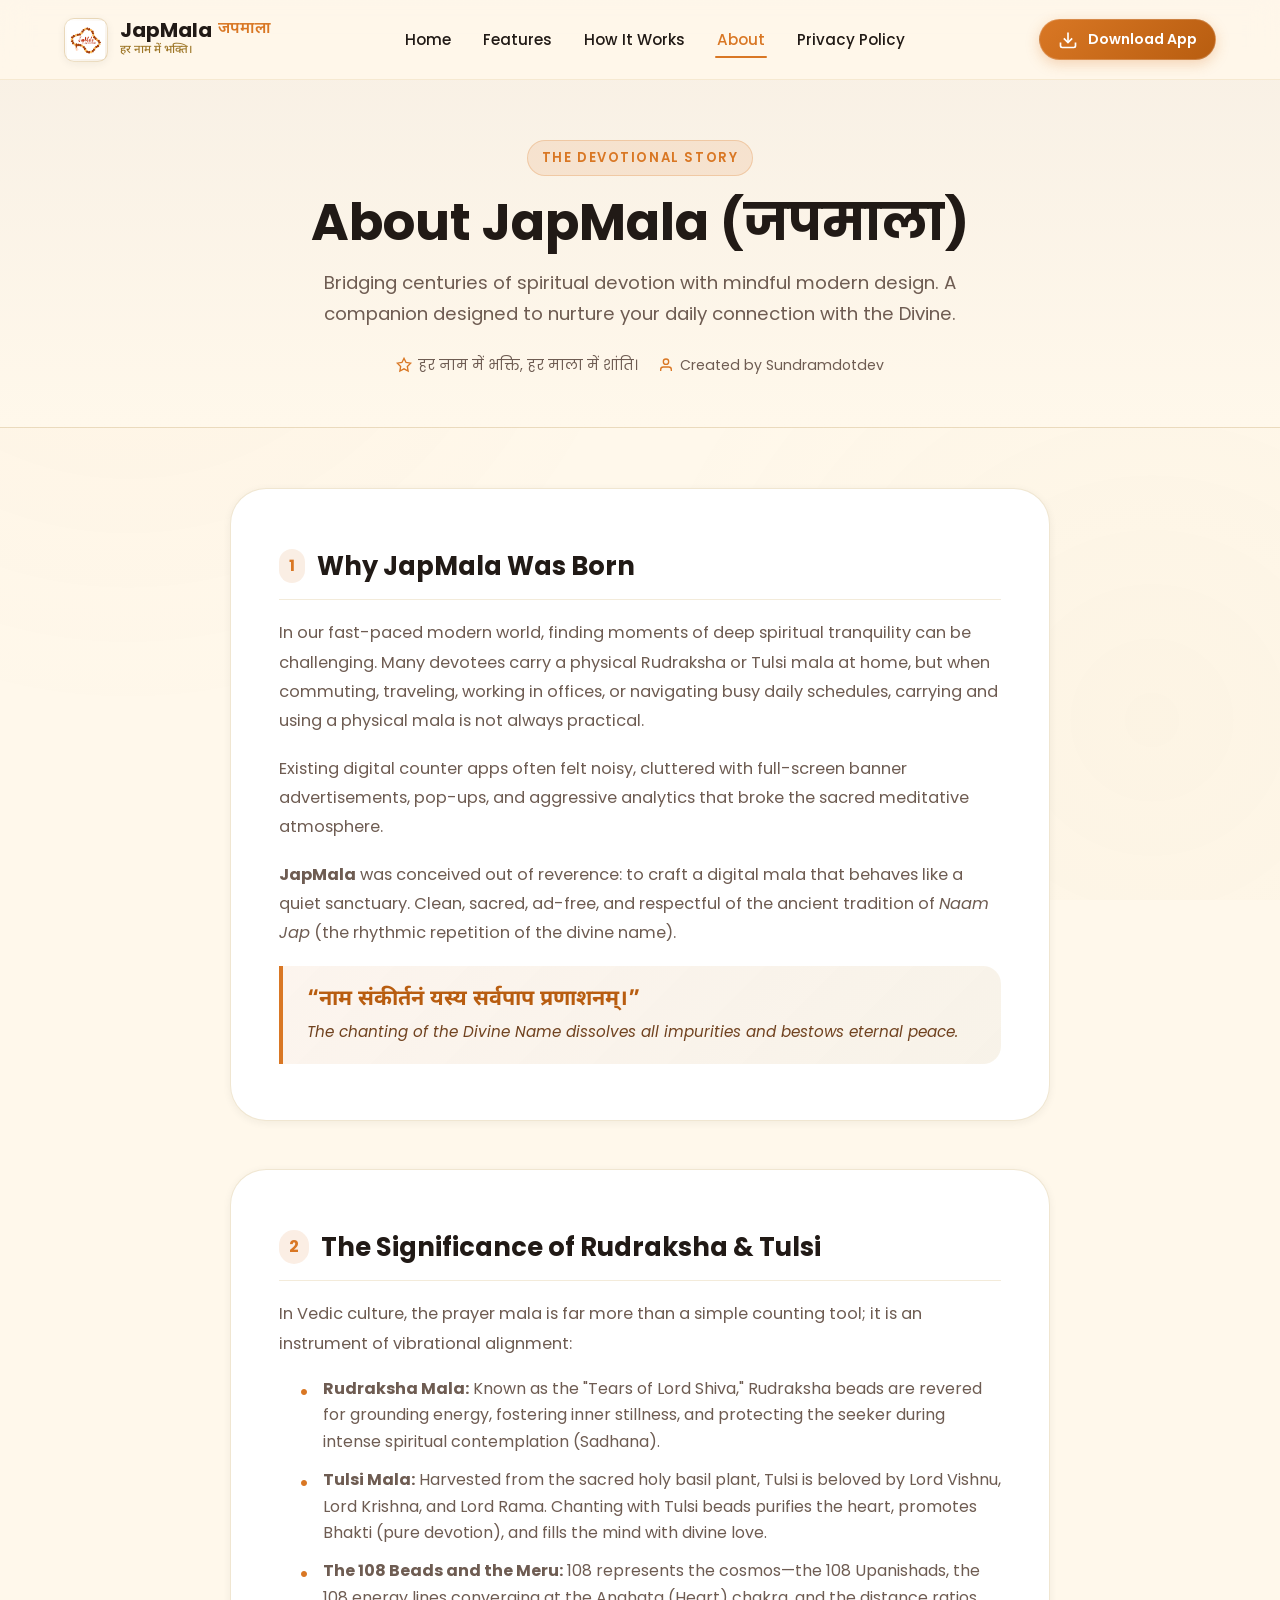
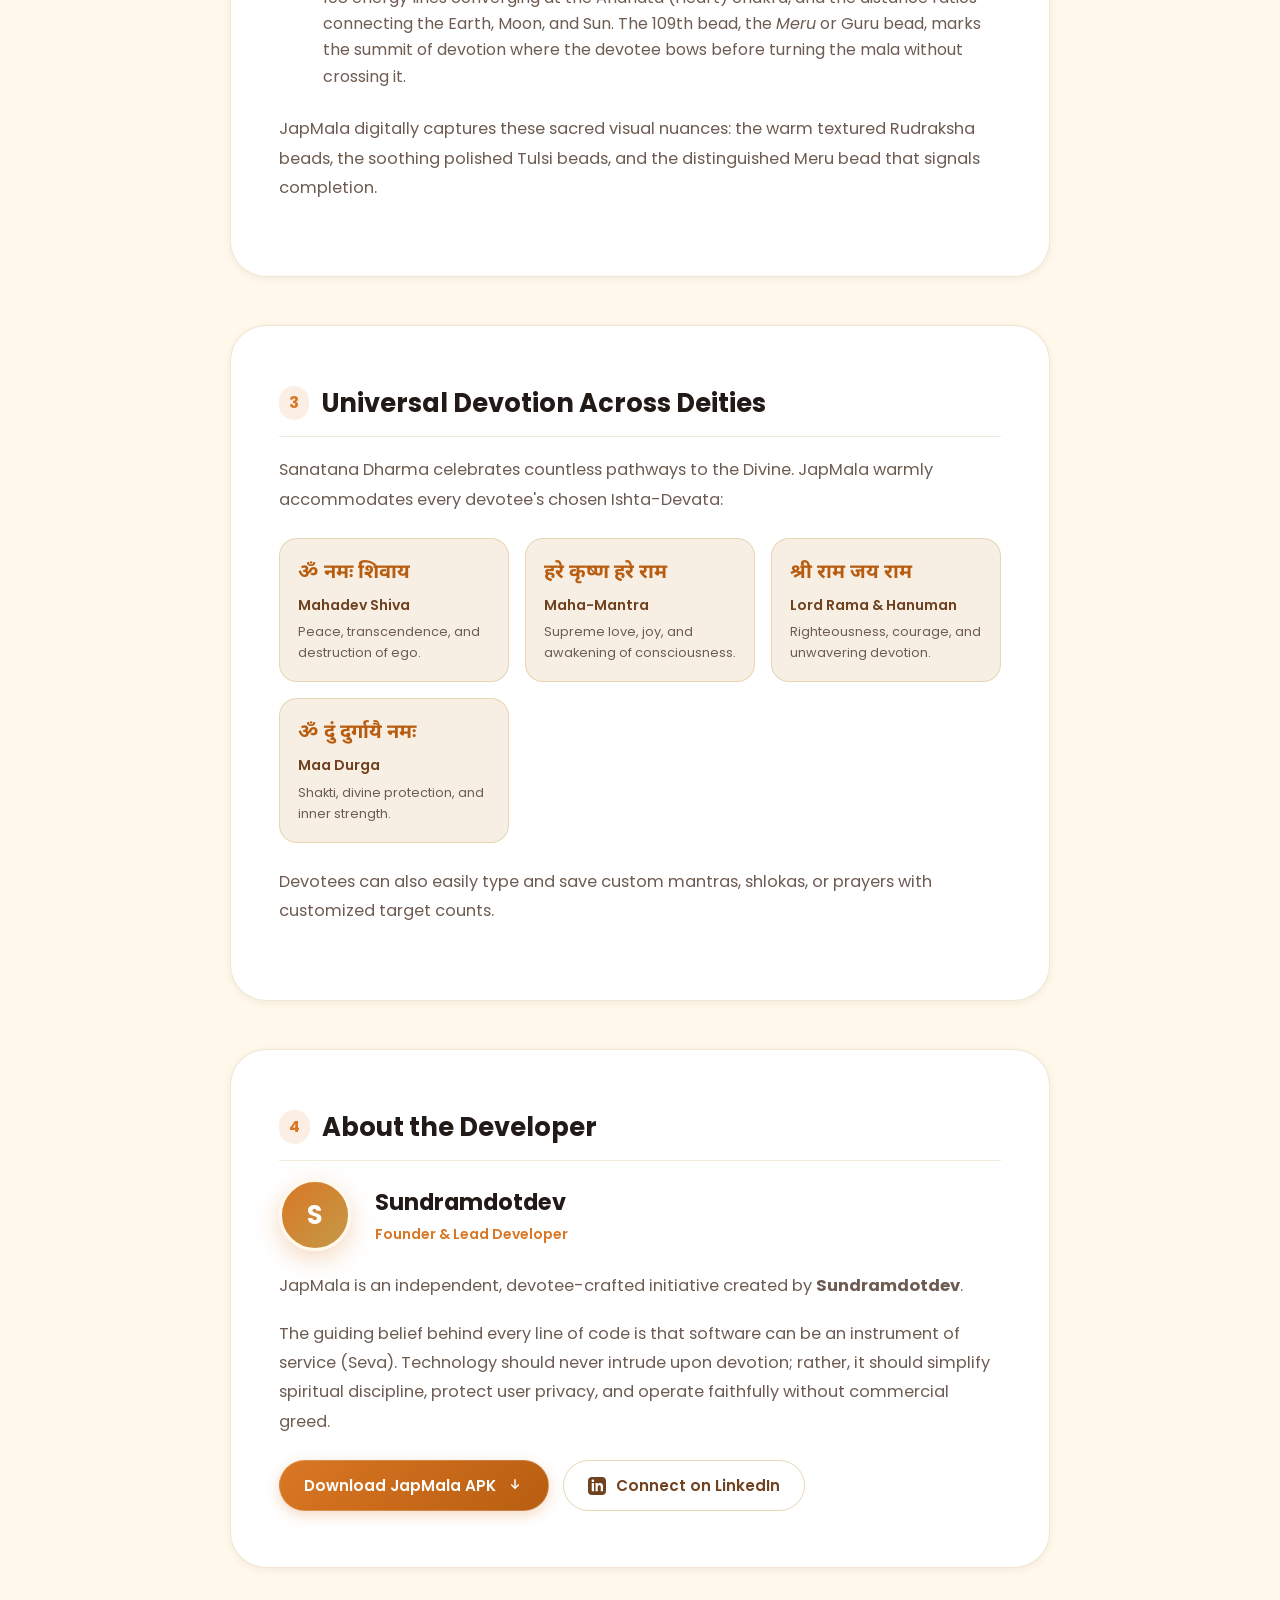
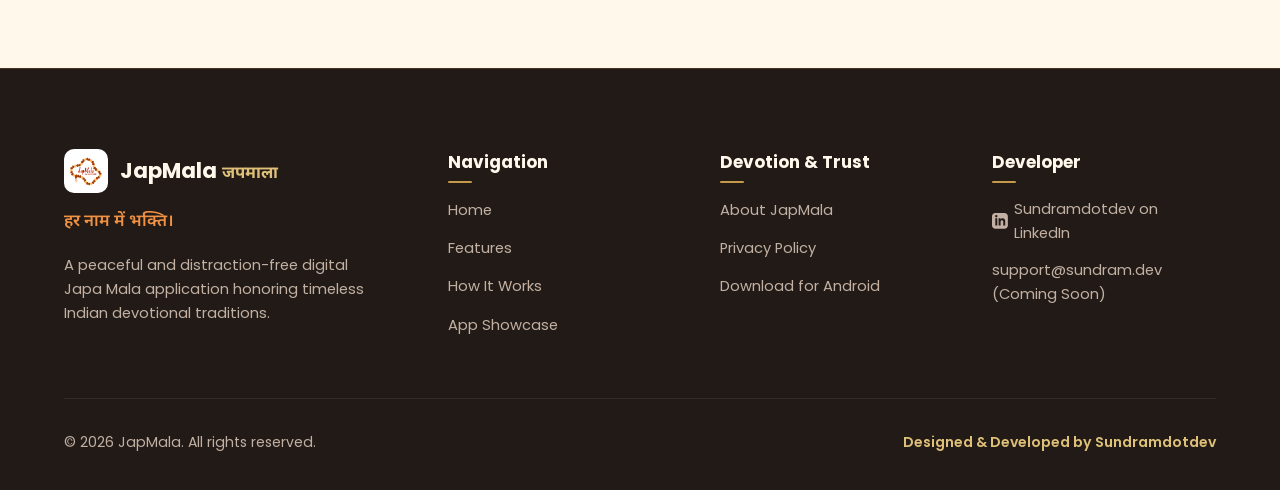
==== about.html @ 1a46d318 "Public Showcase site of JapMala" ====
<!DOCTYPE html>
<html lang="en">
<head>
  <meta charset="UTF-8">
  <meta name="viewport" content="width=device-width, initial-scale=1.0">
  <title>About JapMala (जपमाला) - Story, Sacred Tradition & Vision</title>
  
  <!-- SEO & Meta Tags -->
  <meta name="description" content="Discover the story and spiritual vision behind JapMala. Created to honor the timeless tradition of Naam Jap with Rudraksha and Tulsi malas in a mindful digital companion.">
  <meta name="keywords" content="About JapMala, Naam Jap, Japa Mala history, Rudraksha Mala, Tulsi Mala, Sundramdotdev, Hindu Devotional App">
  <meta name="author" content="Sundramdotdev">
  <meta name="theme-color" content="#D97724">
  <link rel="canonical" href="https://sundramdotdev.github.io/JapMala/about.html">

  <!-- Open Graph -->
  <meta property="og:type" content="article">
  <meta property="og:title" content="About JapMala (जपमाला) - हर नाम में भक्ति।">
  <meta property="og:description" content="Bringing the sacred experience of Naam Jap into a peaceful, private digital companion.">
  <meta property="og:image" content="assets/JapMalalogo.png">

  <!-- Favicon -->
  <link rel="icon" type="image/png" href="assets/JapMalalogo.png">
  <link rel="apple-touch-icon" href="assets/JapMalalogo.png">

  <!-- Google Fonts -->
  <link rel="preconnect" href="https://fonts.googleapis.com">
  <link rel="preconnect" href="https://fonts.gstatic.com" crossorigin>
  <link href="https://fonts.googleapis.com/css2?family=Noto+Sans+Devanagari:wght@400;500;600;700&family=Playfair+Display:ital,wght@0,600;0,700;1,600&family=Poppins:wght@300;400;500;600;700&display=swap" rel="stylesheet">

  <!-- Stylesheets -->
  <link rel="stylesheet" href="css/style.css">
  <link rel="stylesheet" href="css/privacy.css">
</head>
<body>

  <!-- ==================== HEADER & NAVBAR ==================== -->
  <header class="navbar" role="banner">
    <div class="container navbar-container">
      <a href="index.html" class="brand" aria-label="JapMala Home">
        <div class="brand-logo-wrap">
          <img src="assets/JapMalalogo.png" alt="JapMala Logo" class="brand-logo" width="44" height="44">
        </div>
        <div class="brand-text">
          <div class="brand-title">
            JapMala <span class="brand-title-hindi">जपमाला</span>
          </div>
          <span class="brand-tagline">हर नाम में भक्ति।</span>
        </div>
      </a>

      <!-- Desktop Nav -->
      <nav class="nav-menu navbar-menu-desktop" role="navigation" aria-label="Main Navigation">
        <a href="index.html#home" class="nav-link">Home</a>
        <a href="index.html#features" class="nav-link">Features</a>
        <a href="index.html#how-it-works" class="nav-link">How It Works</a>
        <a href="about.html" class="nav-link active">About</a>
        <a href="privacy-policy.html" class="nav-link">Privacy Policy</a>
      </nav>

      <!-- Nav CTA & Mobile Hamburger -->
      <div class="nav-actions">
        <a href="index.html#download" class="btn btn-primary btn-sm navbar-menu-desktop">
          <svg class="btn-icon" viewBox="0 0 24 24" fill="none" stroke="currentColor" stroke-width="2">
            <path d="M21 15v4a2 2 0 0 1-2 2H5a2 2 0 0 1-2-2v-4"></path>
            <polyline points="7 10 12 15 17 10"></polyline>
            <line x1="12" y1="15" x2="12" y2="3"></line>
          </svg>
          <span>Download App</span>
        </a>

        <button class="hamburger" aria-label="Toggle navigation menu" aria-expanded="false">
          <span class="hamburger-line"></span>
          <span class="hamburger-line"></span>
          <span class="hamburger-line"></span>
        </button>
      </div>
    </div>
  </header>

  <!-- Mobile Navigation Drawer -->
  <div class="mobile-nav" role="dialog" aria-modal="true" aria-label="Mobile Navigation">
    <div class="mobile-nav-panel">
      <div class="mobile-nav-links">
        <a href="index.html#home" class="mobile-nav-link">
          <span>Home</span>
          <svg width="18" height="18" viewBox="0 0 24 24" fill="none" stroke="currentColor" stroke-width="2"><polyline points="9 18 15 12 9 6"></polyline></svg>
        </a>
        <a href="index.html#features" class="mobile-nav-link">
          <span>Features</span>
          <svg width="18" height="18" viewBox="0 0 24 24" fill="none" stroke="currentColor" stroke-width="2"><polyline points="9 18 15 12 9 6"></polyline></svg>
        </a>
        <a href="about.html" class="mobile-nav-link active">
          <span>About JapMala</span>
          <svg width="18" height="18" viewBox="0 0 24 24" fill="none" stroke="currentColor" stroke-width="2"><polyline points="9 18 15 12 9 6"></polyline></svg>
        </a>
        <a href="privacy-policy.html" class="mobile-nav-link">
          <span>Privacy Policy</span>
          <svg width="18" height="18" viewBox="0 0 24 24" fill="none" stroke="currentColor" stroke-width="2"><polyline points="9 18 15 12 9 6"></polyline></svg>
        </a>
      </div>

      <div class="mobile-nav-footer">
        <a href="index.html#download" class="btn btn-primary btn-lg mobile-nav-close">
          <span>Download for Android</span>
        </a>
      </div>
    </div>
  </div>

  <main id="main-content">
    <!-- Page Header Banner -->
    <header class="page-header">
      <div class="container">
        <div class="page-header-eyebrow">THE DEVOTIONAL STORY</div>
        <h1 class="page-header-title">About JapMala (जपमाला)</h1>
        <p class="page-header-subtitle">
          Bridging centuries of spiritual devotion with mindful modern design. A companion designed to nurture your daily connection with the Divine.
        </p>

        <div class="page-meta-strip">
          <div class="page-meta-item">
            <svg viewBox="0 0 24 24" fill="none" stroke="currentColor" stroke-width="2"><polygon points="12 2 15.09 8.26 22 9.27 17 14.14 18.18 21.02 12 17.77 5.82 21.02 7 14.14 2 9.27 8.91 8.26 12 2"></polygon></svg>
            <span>हर नाम में भक्ति, हर माला में शांति।</span>
          </div>
          <div class="page-meta-item">
            <svg viewBox="0 0 24 24" fill="none" stroke="currentColor" stroke-width="2"><path d="M20 21v-2a4 4 0 0 0-4-4H8a4 4 0 0 0-4 4v2"></path><circle cx="12" cy="7" r="4"></circle></svg>
            <span>Created by Sundramdotdev</span>
          </div>
        </div>
      </div>
    </header>

    <!-- Content Sections -->
    <div class="container" style="padding-top: 60px; padding-bottom: 100px;">
      <div style="max-width: 820px; margin: 0 auto; display: flex; flex-direction: column; gap: 48px;">
        
        <!-- Story Card 1: The Origin -->
        <article class="doc-content reveal">
          <div class="doc-section">
            <h2 class="doc-section-title">
              <span class="doc-section-number">1</span>
              <span>Why JapMala Was Born</span>
            </h2>
            <p class="doc-p">
              In our fast-paced modern world, finding moments of deep spiritual tranquility can be challenging. Many devotees carry a physical Rudraksha or Tulsi mala at home, but when commuting, traveling, working in offices, or navigating busy daily schedules, carrying and using a physical mala is not always practical.
            </p>
            <p class="doc-p">
              Existing digital counter apps often felt noisy, cluttered with full-screen banner advertisements, pop-ups, and aggressive analytics that broke the sacred meditative atmosphere.
            </p>
            <p class="doc-p">
              <strong>JapMala</strong> was conceived out of reverence: to craft a digital mala that behaves like a quiet sanctuary. Clean, sacred, ad-free, and respectful of the ancient tradition of <em>Naam Jap</em> (the rhythmic repetition of the divine name).
            </p>

            <div class="about-quote-box">
              <div class="about-quote-hindi">“नाम संकीर्तनं यस्य सर्वपाप प्रणाशनम्।”</div>
              <div class="about-quote-eng">The chanting of the Divine Name dissolves all impurities and bestows eternal peace.</div>
            </div>
          </div>
        </article>

        <!-- Story Card 2: The Sacred Malas -->
        <article class="doc-content reveal">
          <div class="doc-section">
            <h2 class="doc-section-title">
              <span class="doc-section-number">2</span>
              <span>The Significance of Rudraksha & Tulsi</span>
            </h2>
            <p class="doc-p">
              In Vedic culture, the prayer mala is far more than a simple counting tool; it is an instrument of vibrational alignment:
            </p>
            <ul class="doc-list">
              <li class="doc-list-item">
                <strong>Rudraksha Mala:</strong> Known as the "Tears of Lord Shiva," Rudraksha beads are revered for grounding energy, fostering inner stillness, and protecting the seeker during intense spiritual contemplation (Sadhana).
              </li>
              <li class="doc-list-item">
                <strong>Tulsi Mala:</strong> Harvested from the sacred holy basil plant, Tulsi is beloved by Lord Vishnu, Lord Krishna, and Lord Rama. Chanting with Tulsi beads purifies the heart, promotes Bhakti (pure devotion), and fills the mind with divine love.
              </li>
              <li class="doc-list-item">
                <strong>The 108 Beads and the Meru:</strong> 108 represents the cosmos—the 108 Upanishads, the 108 energy lines converging at the Anahata (Heart) chakra, and the distance ratios connecting the Earth, Moon, and Sun. The 109th bead, the <em>Meru</em> or Guru bead, marks the summit of devotion where the devotee bows before turning the mala without crossing it.
              </li>
            </ul>
            <p class="doc-p">
              JapMala digitally captures these sacred visual nuances: the warm textured Rudraksha beads, the soothing polished Tulsi beads, and the distinguished Meru bead that signals completion.
            </p>
          </div>
        </article>

        <!-- Story Card 3: Deities and Mantras -->
        <article class="doc-content reveal">
          <div class="doc-section">
            <h2 class="doc-section-title">
              <span class="doc-section-number">3</span>
              <span>Universal Devotion Across Deities</span>
            </h2>
            <p class="doc-p">
              Sanatana Dharma celebrates countless pathways to the Divine. JapMala warmly accommodates every devotee's chosen Ishta-Devata:
            </p>

            <div style="display: grid; grid-template-columns: repeat(auto-fit, minmax(220px, 1fr)); gap: 16px; margin: 24px 0;">
              <div style="background: var(--color-beige-light); border: 1px solid rgba(196,154,72,0.3); border-radius: var(--radius-md); padding: 18px;">
                <div style="font-family: var(--font-hindi); font-size: 1.25rem; font-weight: 700; color: var(--color-saffron-dark);">ॐ नमः शिवाय</div>
                <div style="font-size: 0.88rem; color: var(--color-brown); font-weight: 600; margin-top: 4px;">Mahadev Shiva</div>
                <div style="font-size: 0.8rem; color: var(--color-text-muted); margin-top: 4px;">Peace, transcendence, and destruction of ego.</div>
              </div>

              <div style="background: var(--color-beige-light); border: 1px solid rgba(196,154,72,0.3); border-radius: var(--radius-md); padding: 18px;">
                <div style="font-family: var(--font-hindi); font-size: 1.25rem; font-weight: 700; color: var(--color-saffron-dark);">हरे कृष्ण हरे राम</div>
                <div style="font-size: 0.88rem; color: var(--color-brown); font-weight: 600; margin-top: 4px;">Maha-Mantra</div>
                <div style="font-size: 0.8rem; color: var(--color-text-muted); margin-top: 4px;">Supreme love, joy, and awakening of consciousness.</div>
              </div>

              <div style="background: var(--color-beige-light); border: 1px solid rgba(196,154,72,0.3); border-radius: var(--radius-md); padding: 18px;">
                <div style="font-family: var(--font-hindi); font-size: 1.25rem; font-weight: 700; color: var(--color-saffron-dark);">श्री राम जय राम</div>
                <div style="font-size: 0.88rem; color: var(--color-brown); font-weight: 600; margin-top: 4px;">Lord Rama & Hanuman</div>
                <div style="font-size: 0.8rem; color: var(--color-text-muted); margin-top: 4px;">Righteousness, courage, and unwavering devotion.</div>
              </div>

              <div style="background: var(--color-beige-light); border: 1px solid rgba(196,154,72,0.3); border-radius: var(--radius-md); padding: 18px;">
                <div style="font-family: var(--font-hindi); font-size: 1.25rem; font-weight: 700; color: var(--color-saffron-dark);">ॐ दुं दुर्गायै नमः</div>
                <div style="font-size: 0.88rem; color: var(--color-brown); font-weight: 600; margin-top: 4px;">Maa Durga</div>
                <div style="font-size: 0.8rem; color: var(--color-text-muted); margin-top: 4px;">Shakti, divine protection, and inner strength.</div>
              </div>
            </div>

            <p class="doc-p">
              Devotees can also easily type and save custom mantras, shlokas, or prayers with customized target counts.
            </p>
          </div>
        </article>

        <!-- Story Card 4: The Developer -->
        <article class="doc-content reveal">
          <div class="doc-section">
            <h2 class="doc-section-title">
              <span class="doc-section-number">4</span>
              <span>About the Developer</span>
            </h2>
            <div style="display: flex; gap: 24px; align-items: center; margin-bottom: 20px;">
              <div class="dev-avatar-wrap" style="width: 72px; height: 72px; font-size: 1.6rem;">
                <span>S</span>
              </div>
              <div>
                <h3 style="font-size: 1.4rem; font-weight: 700; color: var(--color-dark);">Sundramdotdev</h3>
                <span style="font-size: 0.88rem; color: var(--color-saffron); font-weight: 600;">Founder & Lead Developer</span>
              </div>
            </div>

            <p class="doc-p">
              JapMala is an independent, devotee-crafted initiative created by <strong>Sundramdotdev</strong>.
            </p>
            <p class="doc-p">
              The guiding belief behind every line of code is that software can be an instrument of service (Seva). Technology should never intrude upon devotion; rather, it should simplify spiritual discipline, protect user privacy, and operate faithfully without commercial greed.
            </p>

            <div style="margin-top: 24px; display: flex; flex-wrap: wrap; gap: 14px;">
              <a href="index.html#download" class="btn btn-primary">
                <span>Download JapMala APK</span>
                <svg width="18" height="18" viewBox="0 0 24 24" fill="none" stroke="currentColor" stroke-width="2"><polyline points="7 10 12 15 17 10"></polyline><line x1="12" y1="15" x2="12" y2="3"></line></svg>
              </a>

              <a href="javascript:void(0);" class="btn btn-secondary dev-linkedin-link">
                <svg width="18" height="18" viewBox="0 0 24 24" fill="currentColor"><path d="M19 0h-14c-2.761 0-5 2.239-5 5v14c0 2.761 2.239 5 5 5h14c2.762 0 5-2.239 5-5v-14c0-2.761-2.238-5-5-5zm-11 19h-3v-11h3v11zm-1.5-12.268c-.966 0-1.75-.79-1.75-1.764s.784-1.764 1.75-1.764 1.75.79 1.75 1.764-.783 1.764-1.75 1.764zm13.5 12.268h-3v-5.604c0-3.368-4-3.113-4 0v5.604h-3v-11h3v1.765c1.396-2.586 7-2.777 7 2.476v6.759z"/></svg>
                <span>Connect on LinkedIn</span>
              </a>
            </div>
          </div>
        </article>

      </div>
    </div>
  </main>

  <!-- ==================== FOOTER ==================== -->
  <footer class="footer" role="contentinfo">
    <div class="container">
      <div class="footer-top">
        <div class="footer-brand-col">
          <div class="footer-logo-wrap">
            <img src="assets/JapMalalogo.png" alt="JapMala Logo" class="footer-logo-img">
            <div>
              <div class="footer-brand-name">JapMala <span class="footer-brand-hindi">जपमाला</span></div>
            </div>
          </div>
          <div class="footer-tagline-hindi">हर नाम में भक्ति।</div>
          <p class="footer-desc">
            A peaceful and distraction-free digital Japa Mala application honoring timeless Indian devotional traditions.
          </p>
        </div>

        <div class="footer-col">
          <div class="footer-heading">Navigation</div>
          <ul class="footer-links">
            <li><a href="index.html#home" class="footer-link">Home</a></li>
            <li><a href="index.html#features" class="footer-link">Features</a></li>
            <li><a href="index.html#how-it-works" class="footer-link">How It Works</a></li>
            <li><a href="index.html#showcase" class="footer-link">App Showcase</a></li>
          </ul>
        </div>

        <div class="footer-col">
          <div class="footer-heading">Devotion & Trust</div>
          <ul class="footer-links">
            <li><a href="about.html" class="footer-link">About JapMala</a></li>
            <li><a href="privacy-policy.html" class="footer-link">Privacy Policy</a></li>
            <li><a href="index.html#download" class="footer-link">Download for Android</a></li>
          </ul>
        </div>

        <div class="footer-col">
          <div class="footer-heading">Developer</div>
          <ul class="footer-links">
            <li>
              <a href="javascript:void(0);" class="footer-link dev-linkedin-link">
                <svg width="16" height="16" viewBox="0 0 24 24" fill="currentColor"><path d="M19 0h-14c-2.761 0-5 2.239-5 5v14c0 2.761 2.239 5 5 5h14c2.762 0 5-2.239 5-5v-14c0-2.761-2.238-5-5-5zm-11 19h-3v-11h3v11zm-1.5-12.268c-.966 0-1.75-.79-1.75-1.764s.784-1.764 1.75-1.764 1.75.79 1.75 1.764-.783 1.764-1.75 1.764zm13.5 12.268h-3v-5.604c0-3.368-4-3.113-4 0v5.604h-3v-11h3v1.765c1.396-2.586 7-2.777 7 2.476v6.759z"/></svg>
                <span>Sundramdotdev on LinkedIn</span>
              </a>
            </li>
            <li>
              <a href="javascript:void(0);" class="footer-link contact-email-link">
                <svg width="16" height="16" viewBox="0 0 24 24" fill="none" stroke="currentColor" stroke-width="2"><path d="M4 4h16c1.1 0 2 .9 2 2v12c0 1.1-.9 2-2 2H4c-1.1 0-2-.9-2-2V6c0-1.1.9-2 2-2z"></path><polyline points="22,6 12,13 2,6"></polyline></svg>
                <span>Support & Contact</span>
              </a>
            </li>
          </ul>
        </div>
      </div>

      <div class="footer-bottom">
        <div>
          &copy; <span data-current-year>2026</span> JapMala. All rights reserved.
        </div>
        <div class="footer-dev-credit">
          Designed & Developed by Sundramdotdev
        </div>
      </div>
    </div>
  </footer>

  <!-- Back to top -->
  <button class="back-to-top" aria-label="Back to top">
    <svg viewBox="0 0 24 24" fill="none" stroke="currentColor" stroke-width="2.5"><polyline points="18 15 12 9 6 15"></polyline></svg>
  </button>

  <!-- Scripts -->
  <script src="js/config.js"></script>
  <script src="js/main.js"></script>
</body>
</html>
---- css/style.css ----
/* ==========================================================================
   JapMala (जपमाला) - Public Showcase Design System
   Designed & Developed by Sundramdotdev
   ========================================================================== */

/* --- 1. CSS VARIABLES & THEME SETUP --- */
:root {
  /* Brand Palette */
  --color-saffron: #D97724;
  --color-saffron-light: #F09144;
  --color-saffron-dark: #B85D10;
  --color-saffron-alpha: rgba(217, 119, 36, 0.12);
  --color-saffron-glow: rgba(217, 119, 36, 0.28);

  --color-gold: #C49A48;
  --color-gold-light: #DFC078;
  --color-gold-dark: #9E7728;
  --color-gold-alpha: rgba(196, 154, 72, 0.15);

  --color-ivory: #FFF8EB;
  --color-beige: #EBDCC5;
  --color-beige-light: #F7EFE4;
  --color-brown: #70421F;
  --color-brown-dark: #4A280F;

  --color-dark: #211A16;
  --color-dark-surface: #2A211C;
  --color-dark-card: #342B24;
  --color-dark-border: rgba(196, 154, 72, 0.2);

  --color-white: #FFFFFF;
  --color-text-main: #211A16;
  --color-text-muted: #6E5C52;
  --color-text-on-dark: #F5EBE1;
  --color-text-muted-on-dark: #C2B0A3;

  --color-border: rgba(196, 154, 72, 0.25);
  --color-border-subtle: rgba(112, 66, 31, 0.12);

  /* Typography */
  --font-sans: 'Poppins', -apple-system, BlinkMacSystemFont, 'Segoe UI', Roboto, sans-serif;
  --font-hindi: 'Noto Sans Devanagari', 'Poppins', sans-serif;
  --font-serif: 'Playfair Display', Georgia, serif;

  /* Shadows */
  --shadow-sm: 0 2px 8px rgba(33, 26, 22, 0.06);
  --shadow-md: 0 8px 24px -4px rgba(33, 26, 22, 0.1), 0 4px 8px -2px rgba(33, 26, 22, 0.05);
  --shadow-lg: 0 20px 40px -8px rgba(33, 26, 22, 0.16), 0 8px 16px -4px rgba(33, 26, 22, 0.08);
  --shadow-glow: 0 0 35px var(--color-saffron-glow);
  --shadow-glow-gold: 0 0 30px rgba(196, 154, 72, 0.25);

  /* Radii */
  --radius-xs: 6px;
  --radius-sm: 10px;
  --radius-md: 18px;
  --radius-lg: 28px;
  --radius-xl: 36px;
  --radius-full: 9999px;

  /* Layout */
  --container-max: 1200px;
  --container-narrow: 840px;
  --header-height: 80px;

  /* Transitions */
  --transition-fast: 0.18s ease;
  --transition-normal: 0.3s cubic-bezier(0.16, 1, 0.3, 1);
  --transition-slow: 0.5s cubic-bezier(0.16, 1, 0.3, 1);
}

/* --- 2. CSS RESET & BASE STYLES --- */
*, *::before, *::after {
  box-sizing: border-box;
  margin: 0;
  padding: 0;
}

html {
  font-size: 16px;
  scroll-behavior: smooth;
  scroll-padding-top: calc(var(--header-height) + 20px);
  -webkit-text-size-adjust: 100%;
}

body {
  font-family: var(--font-sans);
  background-color: var(--color-ivory);
  color: var(--color-text-main);
  line-height: 1.65;
  overflow-x: hidden;
  position: relative;
  min-height: 100vh;
  display: flex;
  flex-direction: column;
}

/* Subtle spiritual background texture */
body::before {
  content: "";
  position: fixed;
  top: 0;
  left: 0;
  right: 0;
  bottom: 0;
  background-image: 
    radial-gradient(circle at 10% 20%, rgba(217, 119, 36, 0.04) 0%, transparent 40%),
    radial-gradient(circle at 90% 80%, rgba(196, 154, 72, 0.04) 0%, transparent 40%);
  pointer-events: none;
  z-index: -1;
}

img, svg, video {
  max-width: 100%;
  height: auto;
  display: block;
}

a {
  color: inherit;
  text-decoration: none;
  transition: color var(--transition-fast);
}

button, input, select, textarea {
  font: inherit;
  color: inherit;
  background: none;
  border: none;
}

button {
  cursor: pointer;
}

ul, ol {
  list-style: none;
}

/* Accessibility Focus States */
:focus-visible {
  outline: 2px solid var(--color-saffron);
  outline-offset: 3px;
  border-radius: var(--radius-xs);
}

/* Devanagari typography enhancement */
.lang-hi, [lang="hi"], .hindi-text {
  font-family: var(--font-hindi);
}

/* Layout Utilities */
.container {
  width: 100%;
  max-width: var(--container-max);
  margin-left: auto;
  margin-right: auto;
  padding-left: 24px;
  padding-right: 24px;
}

.container-narrow {
  max-width: var(--container-narrow);
}

/* Section Header Styles */
.section {
  padding: 100px 0;
  position: relative;
}

.section-dark {
  background-color: var(--color-dark);
  color: var(--color-text-on-dark);
}

.section-dark .section-title {
  color: var(--color-ivory);
}

.section-dark .section-subtitle {
  color: var(--color-text-muted-on-dark);
}

.section-header {
  text-align: center;
  max-width: 720px;
  margin: 0 auto 64px auto;
}

.section-eyebrow {
  display: inline-flex;
  align-items: center;
  gap: 8px;
  font-size: 0.82rem;
  font-weight: 600;
  letter-spacing: 0.12em;
  text-transform: uppercase;
  color: var(--color-saffron);
  margin-bottom: 14px;
  background-color: var(--color-saffron-alpha);
  padding: 6px 14px;
  border-radius: var(--radius-full);
  border: 1px solid rgba(217, 119, 36, 0.25);
}

.section-dark .section-eyebrow {
  color: var(--color-gold-light);
  background-color: rgba(196, 154, 72, 0.15);
  border-color: rgba(196, 154, 72, 0.3);
}

.section-title {
  font-size: clamp(2rem, 3.5vw, 2.75rem);
  font-weight: 700;
  line-height: 1.25;
  color: var(--color-dark);
  margin-bottom: 18px;
  letter-spacing: -0.01em;
}

.section-subtitle {
  font-size: 1.1rem;
  color: var(--color-text-muted);
  line-height: 1.7;
}

/* --- 3. NAVBAR --- */
.navbar {
  position: fixed;
  top: 0;
  left: 0;
  right: 0;
  height: var(--header-height);
  background-color: rgba(255, 248, 235, 0.88);
  backdrop-filter: blur(14px);
  -webkit-backdrop-filter: blur(14px);
  border-bottom: 1px solid rgba(196, 154, 72, 0.15);
  z-index: 1000;
  transition: background-color var(--transition-normal), box-shadow var(--transition-normal), height var(--transition-normal);
}

.navbar.scrolled {
  height: 70px;
  background-color: rgba(255, 248, 235, 0.96);
  box-shadow: 0 4px 20px rgba(33, 26, 22, 0.08);
}

.navbar-container {
  height: 100%;
  display: flex;
  align-items: center;
  justify-content: space-between;
}

/* Brand Identity */
.brand {
  display: flex;
  align-items: center;
  gap: 12px;
  text-decoration: none;
  group: brand;
}

.brand-logo-wrap {
  width: 44px;
  height: 44px;
  border-radius: var(--radius-sm);
  background: linear-gradient(135deg, #FFF, var(--color-beige-light));
  border: 1px solid rgba(196, 154, 72, 0.3);
  display: flex;
  align-items: center;
  justify-content: center;
  box-shadow: var(--shadow-sm);
  overflow: hidden;
  flex-shrink: 0;
  transition: transform var(--transition-fast), box-shadow var(--transition-fast);
}

.brand:hover .brand-logo-wrap {
  transform: translateY(-2px);
  box-shadow: 0 4px 14px var(--color-saffron-glow);
}

.brand-logo {
  width: 100%;
  height: 100%;
  object-fit: contain;
  padding: 2px;
}

.brand-text {
  display: flex;
  flex-direction: column;
}

.brand-title {
  font-size: 1.25rem;
  font-weight: 700;
  color: var(--color-dark);
  line-height: 1.1;
  display: flex;
  align-items: center;
  gap: 6px;
}

.brand-title-hindi {
  font-family: var(--font-hindi);
  font-size: 1rem;
  color: var(--color-saffron);
  font-weight: 600;
}

.brand-tagline {
  font-size: 0.72rem;
  font-family: var(--font-hindi);
  color: var(--color-gold-dark);
  font-weight: 500;
}

/* Nav Menu */
.nav-menu {
  display: flex;
  align-items: center;
  gap: 28px;
}

.nav-link {
  font-size: 0.95rem;
  font-weight: 500;
  color: var(--color-text-main);
  padding: 6px 2px;
  position: relative;
  transition: color var(--transition-fast);
}

.nav-link::after {
  content: "";
  position: absolute;
  bottom: 0;
  left: 0;
  width: 0;
  height: 2px;
  background-color: var(--color-saffron);
  transition: width var(--transition-fast);
  border-radius: var(--radius-full);
}

.nav-link:hover,
.nav-link.active {
  color: var(--color-saffron);
}

.nav-link:hover::after,
.nav-link.active::after {
  width: 100%;
}

/* Nav Actions */
.nav-actions {
  display: flex;
  align-items: center;
  gap: 14px;
}

/* Buttons */
.btn {
  display: inline-flex;
  align-items: center;
  justify-content: center;
  gap: 10px;
  padding: 12px 24px;
  font-size: 0.95rem;
  font-weight: 600;
  border-radius: var(--radius-full);
  transition: all var(--transition-normal);
  text-decoration: none;
  cursor: pointer;
  white-space: nowrap;
}

.btn-primary {
  background: linear-gradient(135deg, var(--color-saffron), var(--color-saffron-dark));
  color: var(--color-white);
  box-shadow: 0 4px 14px var(--color-saffron-glow);
  border: 1px solid rgba(255, 255, 255, 0.2);
}

.btn-primary:hover {
  transform: translateY(-2px);
  box-shadow: 0 8px 24px rgba(217, 119, 36, 0.38);
  color: var(--color-white);
}

.btn-secondary {
  background-color: transparent;
  color: var(--color-brown);
  border: 1.5px solid rgba(196, 154, 72, 0.4);
}

.btn-secondary:hover {
  background-color: var(--color-saffron-alpha);
  border-color: var(--color-saffron);
  color: var(--color-saffron-dark);
  transform: translateY(-2px);
}

.btn-gold {
  background: linear-gradient(135deg, var(--color-gold), var(--color-gold-dark));
  color: var(--color-white);
  box-shadow: 0 4px 14px rgba(196, 154, 72, 0.3);
}

.btn-gold:hover {
  transform: translateY(-2px);
  box-shadow: 0 8px 24px rgba(196, 154, 72, 0.45);
}

.btn-outline-dark {
  background: rgba(255, 255, 255, 0.06);
  color: var(--color-ivory);
  border: 1.5px solid rgba(196, 154, 72, 0.35);
}

.btn-outline-dark:hover {
  background: rgba(196, 154, 72, 0.15);
  border-color: var(--color-gold-light);
  color: var(--color-white);
}

.btn-sm {
  padding: 8px 18px;
  font-size: 0.88rem;
}

.btn-lg {
  padding: 16px 32px;
  font-size: 1.05rem;
}

.btn-disabled {
  opacity: 0.65;
  cursor: not-allowed;
  pointer-events: auto;
  filter: grayscale(0.2);
}

.btn-icon {
  width: 20px;
  height: 20px;
  flex-shrink: 0;
}

/* Hamburger Toggle */
.hamburger {
  display: none;
  flex-direction: column;
  justify-content: center;
  align-items: center;
  width: 44px;
  height: 44px;
  border-radius: var(--radius-sm);
  background-color: rgba(196, 154, 72, 0.1);
  border: 1px solid rgba(196, 154, 72, 0.2);
  gap: 5px;
  cursor: pointer;
  z-index: 1001;
}

.hamburger-line {
  width: 22px;
  height: 2px;
  background-color: var(--color-dark);
  border-radius: var(--radius-full);
  transition: transform var(--transition-normal), opacity var(--transition-normal);
}

.hamburger.is-active .hamburger-line:nth-child(1) {
  transform: translateY(7px) rotate(45deg);
}

.hamburger.is-active .hamburger-line:nth-child(2) {
  opacity: 0;
}

.hamburger.is-active .hamburger-line:nth-child(3) {
  transform: translateY(-7px) rotate(-45deg);
}

/* Mobile Navigation Drawer */
.mobile-nav {
  position: fixed;
  top: 0;
  left: 0;
  right: 0;
  bottom: 0;
  background-color: rgba(33, 26, 22, 0.65);
  backdrop-filter: blur(8px);
  -webkit-backdrop-filter: blur(8px);
  z-index: 999;
  opacity: 0;
  visibility: hidden;
  transition: opacity var(--transition-normal), visibility var(--transition-normal);
}

.mobile-nav.is-open {
  opacity: 1;
  visibility: visible;
}

.mobile-nav-panel {
  position: absolute;
  top: 0;
  right: 0;
  width: 85%;
  max-width: 360px;
  height: 100%;
  background-color: var(--color-ivory);
  box-shadow: -10px 0 30px rgba(0, 0, 0, 0.25);
  padding: 100px 32px 40px;
  display: flex;
  flex-direction: column;
  justify-content: space-between;
  transform: translateX(100%);
  transition: transform var(--transition-normal);
  overflow-y: auto;
}

.mobile-nav.is-open .mobile-nav-panel {
  transform: translateX(0);
}

.mobile-nav-links {
  display: flex;
  flex-direction: column;
  gap: 18px;
}

.mobile-nav-link {
  font-size: 1.25rem;
  font-weight: 600;
  color: var(--color-dark);
  padding: 10px 0;
  border-bottom: 1px solid rgba(196, 154, 72, 0.15);
  display: flex;
  align-items: center;
  justify-content: space-between;
}

.mobile-nav-link:hover,
.mobile-nav-link.active {
  color: var(--color-saffron);
}

.mobile-nav-footer {
  margin-top: 40px;
  display: flex;
  flex-direction: column;
  gap: 16px;
}

/* --- 4. HERO SECTION --- */
.hero {
  padding-top: calc(var(--header-height) + 60px);
  padding-bottom: 80px;
  position: relative;
  overflow: hidden;
}

.hero-glow-1 {
  position: absolute;
  top: 10%;
  left: -10%;
  width: 450px;
  height: 450px;
  background: radial-gradient(circle, rgba(217, 119, 36, 0.18) 0%, transparent 70%);
  filter: blur(50px);
  pointer-events: none;
  z-index: 0;
}

.hero-glow-2 {
  position: absolute;
  top: 30%;
  right: -5%;
  width: 500px;
  height: 500px;
  background: radial-gradient(circle, rgba(196, 154, 72, 0.16) 0%, transparent 70%);
  filter: blur(60px);
  pointer-events: none;
  z-index: 0;
}

.hero-layout {
  display: grid;
  grid-template-columns: 1.15fr 0.85fr;
  align-items: center;
  gap: 60px;
  position: relative;
  z-index: 1;
}

.hero-content {
  max-width: 620px;
}

.hero-eyebrow {
  display: inline-flex;
  align-items: center;
  gap: 8px;
  font-size: 0.82rem;
  font-weight: 600;
  letter-spacing: 0.12em;
  text-transform: uppercase;
  color: var(--color-saffron);
  margin-bottom: 20px;
  background: rgba(217, 119, 36, 0.1);
  padding: 6px 16px;
  border-radius: var(--radius-full);
  border: 1px solid rgba(217, 119, 36, 0.25);
}

.hero-title {
  font-family: var(--font-hindi);
  font-size: clamp(2.6rem, 5.5vw, 4.2rem);
  font-weight: 700;
  line-height: 1.15;
  color: var(--color-dark);
  margin-bottom: 12px;
  letter-spacing: -0.02em;
}

.hero-title-highlight {
  background: linear-gradient(135deg, var(--color-saffron), var(--color-saffron-dark));
  -webkit-background-clip: text;
  -webkit-text-fill-color: transparent;
}

.hero-subtitle {
  font-size: clamp(1.4rem, 2.4vw, 1.85rem);
  font-weight: 600;
  color: var(--color-brown);
  margin-bottom: 20px;
  line-height: 1.3;
}

.hero-description {
  font-size: 1.15rem;
  color: var(--color-text-muted);
  line-height: 1.75;
  margin-bottom: 32px;
}

/* Hero Value Pillars */
.hero-points {
  display: grid;
  grid-template-columns: repeat(2, 1fr);
  gap: 14px 20px;
  margin-bottom: 38px;
}

.hero-point-item {
  display: flex;
  align-items: flex-start;
  gap: 10px;
  font-size: 0.95rem;
  font-weight: 500;
  color: var(--color-dark);
}

.hero-point-icon {
  width: 20px;
  height: 20px;
  color: var(--color-saffron);
  flex-shrink: 0;
  margin-top: 2px;
}

/* Hero CTA Row */
.hero-cta-group {
  display: flex;
  flex-wrap: wrap;
  align-items: center;
  gap: 16px;
  margin-bottom: 32px;
}

.hero-badges-strip {
  display: flex;
  align-items: center;
  gap: 20px;
  padding-top: 18px;
  border-top: 1px solid rgba(112, 66, 31, 0.12);
}

.hero-badge-tag {
  display: flex;
  align-items: center;
  gap: 8px;
  font-size: 0.85rem;
  color: var(--color-text-muted);
}

.hero-badge-tag svg {
  width: 16px;
  height: 16px;
  color: var(--color-gold-dark);
}

/* --- 5. SMARTPHONE MOCKUP SYSTEM --- */
.phone-mockup-wrapper {
  position: relative;
  display: flex;
  justify-content: center;
  align-items: center;
  perspective: 1000px;
}

.phone-mockup-glow {
  position: absolute;
  width: 320px;
  height: 480px;
  background: radial-gradient(circle, rgba(217, 119, 36, 0.28) 0%, rgba(196, 154, 72, 0.15) 50%, transparent 70%);
  filter: blur(40px);
  z-index: 0;
  animation: pulse-glow 6s ease-in-out infinite alternate;
}

@keyframes pulse-glow {
  0% { transform: scale(0.95); opacity: 0.7; }
  100% { transform: scale(1.08); opacity: 1; }
}

/* The Realistic Smartphone Chassis */
.phone-frame {
  position: relative;
  width: 320px;
  height: 650px;
  background: #110E0C;
  border-radius: 46px;
  padding: 12px;
  box-shadow: 
    0 25px 60px -15px rgba(33, 26, 22, 0.45),
    0 0 0 1px rgba(255, 255, 255, 0.1),
    0 0 0 3px #2C241E,
    0 0 0 5px #191410;
  z-index: 1;
  transition: transform var(--transition-slow), box-shadow var(--transition-slow);
}

.phone-frame:hover {
  transform: translateY(-6px) rotateY(-2deg) rotateX(2deg);
  box-shadow: 
    0 35px 75px -15px rgba(33, 26, 22, 0.55),
    0 0 0 1px rgba(196, 154, 72, 0.3),
    0 0 0 3px #3D2F24,
    0 0 0 6px #1E1712;
}

/* Phone Screen */
.phone-screen {
  position: relative;
  width: 100%;
  height: 100%;
  background: linear-gradient(180deg, #2A211B 0%, #1D1612 100%);
  border-radius: 36px;
  overflow: hidden;
  display: flex;
  flex-direction: column;
  user-select: none;
  border: 1px solid rgba(196, 154, 72, 0.2);
}

/* Screen Image Mode / Fallback Mockup Mode */
.phone-screen-img {
  width: 100%;
  height: 100%;
  object-fit: cover;
  display: none; /* Shown dynamically if user screenshot exists */
}

/* Phone Notch / Island */
.phone-notch {
  position: absolute;
  top: 10px;
  left: 50%;
  transform: translateX(-50%);
  width: 90px;
  height: 22px;
  background: #000;
  border-radius: var(--radius-full);
  z-index: 10;
  display: flex;
  align-items: center;
  justify-content: flex-end;
  padding-right: 10px;
}

.phone-camera {
  width: 8px;
  height: 8px;
  background: #111e2e;
  border-radius: 50%;
  border: 1px solid rgba(255, 255, 255, 0.15);
}

/* App Mockup UI (In-Screen Devotional App) */
.app-ui {
  display: flex;
  flex-direction: column;
  height: 100%;
  padding: 40px 18px 18px;
  color: var(--color-ivory);
  position: relative;
}

.app-ui-status-bar {
  display: flex;
  justify-content: space-between;
  align-items: center;
  font-size: 0.72rem;
  font-weight: 600;
  color: rgba(255, 248, 235, 0.7);
  margin-bottom: 12px;
  padding: 0 4px;
}

.app-ui-header {
  display: flex;
  justify-content: space-between;
  align-items: center;
  margin-bottom: 14px;
}

.app-ui-deity-pill {
  display: flex;
  align-items: center;
  gap: 6px;
  background: rgba(217, 119, 36, 0.2);
  border: 1px solid rgba(217, 119, 36, 0.4);
  padding: 5px 12px;
  border-radius: var(--radius-full);
  font-size: 0.75rem;
  font-weight: 600;
  color: var(--color-gold-light);
  font-family: var(--font-hindi);
}

.app-ui-settings-icon {
  width: 28px;
  height: 28px;
  border-radius: 50%;
  background: rgba(255, 255, 255, 0.08);
  display: flex;
  align-items: center;
  justify-content: center;
  font-size: 0.75rem;
  color: var(--color-beige);
}

/* Interactive Mala Area */
.app-ui-mala-container {
  flex: 1;
  display: flex;
  flex-direction: column;
  align-items: center;
  justify-content: center;
  position: relative;
  cursor: pointer;
}

.app-ui-mala-circle {
  width: 210px;
  height: 210px;
  position: relative;
  display: flex;
  align-items: center;
  justify-content: center;
}

/* Circular Mala Beads Track */
.mala-bead-ring {
  position: absolute;
  width: 100%;
  height: 100%;
  border-radius: 50%;
  border: 2px dashed rgba(196, 154, 72, 0.35);
  animation: slow-rotate 120s linear infinite;
}

@keyframes slow-rotate {
  from { transform: rotate(0deg); }
  to { transform: rotate(360deg); }
}

/* Individual Rudraksha Bead Motifs around ring */
.bead {
  position: absolute;
  width: 14px;
  height: 14px;
  border-radius: 50%;
  background: radial-gradient(circle at 35% 35%, #9E5B28, #4D260D);
  box-shadow: 0 2px 4px rgba(0, 0, 0, 0.5), inset 0 1px 2px rgba(255, 255, 255, 0.3);
  transform: translate(-50%, -50%);
}

.bead.bead-meru {
  width: 20px;
  height: 20px;
  background: radial-gradient(circle at 35% 35%, #F5D075, #8C6518);
  box-shadow: 0 0 12px rgba(245, 208, 117, 0.6), inset 0 1px 3px #FFF;
  border: 1px solid #FFF;
}

.bead.bead-active {
  box-shadow: 0 0 10px #FF9F43, inset 0 1px 2px #FFF;
  border: 1.5px solid #FF9F43;
}

/* Inner Counter Display */
.app-ui-counter-box {
  text-align: center;
  z-index: 2;
  position: relative;
  background: radial-gradient(circle, rgba(42, 33, 27, 0.85) 0%, rgba(29, 22, 18, 0.95) 100%);
  border-radius: 50%;
  width: 145px;
  height: 145px;
  display: flex;
  flex-direction: column;
  align-items: center;
  justify-content: center;
  border: 1px solid rgba(196, 154, 72, 0.35);
  box-shadow: 0 6px 18px rgba(0, 0, 0, 0.4);
  transition: transform var(--transition-fast);
}

.app-ui-mala-container:active .app-ui-counter-box {
  transform: scale(0.96);
}

.app-ui-count-num {
  font-size: 2.3rem;
  font-weight: 700;
  line-height: 1;
  color: var(--color-ivory);
  font-family: var(--font-sans);
  letter-spacing: -0.02em;
}

.app-ui-count-target {
  font-size: 0.75rem;
  color: var(--color-gold-light);
  font-weight: 500;
  margin-top: 2px;
}

.app-ui-mala-badge {
  font-size: 0.68rem;
  color: var(--color-saffron-light);
  margin-top: 4px;
  background: rgba(217, 119, 36, 0.2);
  padding: 2px 8px;
  border-radius: var(--radius-full);
}

/* Floating Mantra Animation in App */
.floating-mantra-text {
  position: absolute;
  font-family: var(--font-hindi);
  font-size: 0.95rem;
  font-weight: 600;
  color: var(--color-gold-light);
  pointer-events: none;
  animation: floatUp 1.2s cubic-bezier(0.16, 1, 0.3, 1) forwards;
  text-shadow: 0 2px 8px rgba(0, 0, 0, 0.8);
  z-index: 15;
}

@keyframes floatUp {
  0% { opacity: 0; transform: translateY(10px) scale(0.9); }
  30% { opacity: 1; transform: translateY(-10px) scale(1.05); }
  100% { opacity: 0; transform: translateY(-50px) scale(1); }
}

/* In-App Active Mantra Box */
.app-ui-mantra-card {
  background: rgba(255, 255, 255, 0.05);
  border: 1px solid rgba(196, 154, 72, 0.2);
  border-radius: var(--radius-sm);
  padding: 10px 14px;
  text-align: center;
  margin-top: 10px;
}

.app-ui-mantra-hindi {
  font-family: var(--font-hindi);
  font-size: 1.05rem;
  font-weight: 600;
  color: var(--color-saffron-light);
}

.app-ui-mantra-meaning {
  font-size: 0.68rem;
  color: var(--color-text-muted-on-dark);
  margin-top: 2px;
}

/* App Bottom Bar */
.app-ui-bottom-bar {
  display: flex;
  justify-content: space-around;
  align-items: center;
  background: rgba(0, 0, 0, 0.25);
  border-radius: var(--radius-md);
  padding: 8px 12px;
  margin-top: 14px;
  border: 1px solid rgba(196, 154, 72, 0.15);
}

.app-ui-bar-item {
  display: flex;
  flex-direction: column;
  align-items: center;
  gap: 2px;
  font-size: 0.65rem;
  color: var(--color-text-muted-on-dark);
  cursor: pointer;
  transition: color var(--transition-fast);
}

.app-ui-bar-item.active,
.app-ui-bar-item:hover {
  color: var(--color-gold-light);
}

.app-ui-bar-item svg {
  width: 16px;
  height: 16px;
}

/* Tap Prompt Overlay */
.mockup-tap-hint {
  position: absolute;
  bottom: -36px;
  left: 50%;
  transform: translateX(-50%);
  background: rgba(33, 26, 22, 0.85);
  backdrop-filter: blur(8px);
  color: var(--color-gold-light);
  font-size: 0.78rem;
  font-weight: 500;
  padding: 6px 16px;
  border-radius: var(--radius-full);
  border: 1px solid rgba(196, 154, 72, 0.3);
  display: flex;
  align-items: center;
  gap: 6px;
  white-space: nowrap;
  box-shadow: var(--shadow-sm);
}

.mockup-tap-hint svg {
  width: 14px;
  height: 14px;
  color: var(--color-saffron);
}

/* --- 6. APP SHOWCASE SECTION --- */
.showcase-grid {
  display: grid;
  grid-template-columns: repeat(3, 1fr);
  gap: 32px;
  margin-top: 40px;
}

.showcase-card {
  background: var(--color-dark-card);
  border-radius: var(--radius-lg);
  border: 1px solid var(--color-dark-border);
  padding: 28px;
  display: flex;
  flex-direction: column;
  transition: transform var(--transition-normal), box-shadow var(--transition-normal), border-color var(--transition-normal);
  position: relative;
  overflow: hidden;
}

.showcase-card::before {
  content: "";
  position: absolute;
  top: 0;
  left: 0;
  right: 0;
  height: 3px;
  background: linear-gradient(90deg, transparent, var(--color-gold), transparent);
  opacity: 0;
  transition: opacity var(--transition-normal);
}

.showcase-card:hover {
  transform: translateY(-8px);
  box-shadow: 0 20px 40px rgba(0, 0, 0, 0.35);
  border-color: rgba(196, 154, 72, 0.5);
}

.showcase-card:hover::before {
  opacity: 1;
}

.showcase-preview-frame {
  height: 240px;
  background: linear-gradient(145deg, #1A1410, #261D17);
  border-radius: var(--radius-md);
  border: 1px solid rgba(196, 154, 72, 0.2);
  margin-bottom: 24px;
  position: relative;
  overflow: hidden;
  display: flex;
  align-items: center;
  justify-content: center;
}

.showcase-card-title {
  font-size: 1.35rem;
  font-weight: 700;
  color: var(--color-ivory);
  margin-bottom: 10px;
  display: flex;
  align-items: center;
  gap: 10px;
}

.showcase-card-title-icon {
  width: 24px;
  height: 24px;
  color: var(--color-saffron);
}

.showcase-card-desc {
  font-size: 0.95rem;
  color: var(--color-text-muted-on-dark);
  line-height: 1.65;
  margin-bottom: 18px;
}

.showcase-badge-list {
  display: flex;
  flex-wrap: wrap;
  gap: 8px;
  margin-top: auto;
}

.showcase-badge {
  font-size: 0.75rem;
  background: rgba(255, 255, 255, 0.06);
  border: 1px solid rgba(196, 154, 72, 0.2);
  color: var(--color-gold-light);
  padding: 4px 10px;
  border-radius: var(--radius-full);
}

/* Graphic Representations for Showcase Previews */
.preview-mala-visual {
  width: 140px;
  height: 140px;
  border-radius: 50%;
  border: 2px dashed rgba(217, 119, 36, 0.5);
  position: relative;
  display: flex;
  align-items: center;
  justify-content: center;
}

.preview-counter-text {
  font-size: 1.8rem;
  font-weight: 700;
  color: var(--color-gold-light);
}

.preview-analytics-bars {
  display: flex;
  align-items: flex-end;
  gap: 10px;
  height: 120px;
  padding: 10px;
}

.analytics-bar {
  width: 22px;
  background: linear-gradient(180deg, var(--color-saffron), var(--color-brown));
  border-radius: 4px 4px 0 0;
  position: relative;
  transition: height 0.8s ease;
}

.analytics-bar::after {
  content: attr(data-day);
  position: absolute;
  bottom: -20px;
  left: 50%;
  transform: translateX(-50%);
  font-size: 0.65rem;
  color: var(--color-text-muted-on-dark);
}

/* --- 7. FEATURES SECTION --- */
.features-grid {
  display: grid;
  grid-template-columns: repeat(3, 1fr);
  gap: 28px;
}

.feature-card {
  background-color: var(--color-white);
  border-radius: var(--radius-lg);
  border: 1px solid var(--color-border);
  padding: 32px 28px;
  box-shadow: var(--shadow-sm);
  transition: transform var(--transition-normal), box-shadow var(--transition-normal), border-color var(--transition-normal);
  display: flex;
  flex-direction: column;
}

.feature-card:hover {
  transform: translateY(-6px);
  box-shadow: var(--shadow-md);
  border-color: var(--color-saffron);
}

.feature-icon-wrapper {
  width: 54px;
  height: 54px;
  border-radius: var(--radius-md);
  background: linear-gradient(135deg, rgba(217, 119, 36, 0.12), rgba(196, 154, 72, 0.15));
  border: 1px solid rgba(217, 119, 36, 0.25);
  display: flex;
  align-items: center;
  justify-content: center;
  margin-bottom: 22px;
  color: var(--color-saffron-dark);
  transition: background var(--transition-fast), transform var(--transition-fast);
}

.feature-card:hover .feature-icon-wrapper {
  background: linear-gradient(135deg, var(--color-saffron), var(--color-saffron-dark));
  color: var(--color-white);
  transform: scale(1.06);
}

.feature-icon-wrapper svg {
  width: 26px;
  height: 26px;
}

.feature-title {
  font-size: 1.25rem;
  font-weight: 700;
  color: var(--color-dark);
  margin-bottom: 12px;
  line-height: 1.35;
}

.feature-desc {
  font-size: 0.98rem;
  color: var(--color-text-muted);
  line-height: 1.65;
}

/* --- 8. HOW IT WORKS SECTION --- */
.how-it-works-timeline {
  display: grid;
  grid-template-columns: repeat(3, 1fr);
  gap: 36px;
  position: relative;
  margin-top: 50px;
}

/* Connecting line on desktop */
.how-it-works-timeline::before {
  content: "";
  position: absolute;
  top: 48px;
  left: 15%;
  right: 15%;
  height: 2px;
  background: linear-gradient(90deg, var(--color-saffron), var(--color-gold), var(--color-saffron));
  z-index: 0;
  opacity: 0.35;
}

.step-card {
  position: relative;
  z-index: 1;
  background: var(--color-white);
  border-radius: var(--radius-lg);
  border: 1px solid var(--color-border);
  padding: 36px 28px;
  box-shadow: var(--shadow-sm);
  text-align: center;
  display: flex;
  flex-direction: column;
  align-items: center;
  transition: transform var(--transition-normal), box-shadow var(--transition-normal);
}

.step-card:hover {
  transform: translateY(-6px);
  box-shadow: var(--shadow-md);
}

.step-number-badge {
  width: 58px;
  height: 58px;
  border-radius: 50%;
  background: linear-gradient(135deg, var(--color-saffron), var(--color-saffron-dark));
  color: var(--color-white);
  font-size: 1.35rem;
  font-weight: 700;
  display: flex;
  align-items: center;
  justify-content: center;
  margin-bottom: 24px;
  box-shadow: 0 4px 14px var(--color-saffron-glow);
  border: 3px solid var(--color-ivory);
}

.step-title {
  font-size: 1.35rem;
  font-weight: 700;
  color: var(--color-dark);
  margin-bottom: 12px;
}

.step-desc {
  font-size: 0.98rem;
  color: var(--color-text-muted);
  line-height: 1.65;
}

/* --- 9. ABOUT JAPMALA SECTION --- */
.about-section-layout {
  display: grid;
  grid-template-columns: 1fr 1fr;
  align-items: center;
  gap: 60px;
}

.about-text-col {
  display: flex;
  flex-direction: column;
  gap: 20px;
}

.about-lead {
  font-size: 1.25rem;
  font-weight: 600;
  color: var(--color-brown);
  line-height: 1.6;
}

.about-p {
  font-size: 1.02rem;
  color: var(--color-text-muted);
  line-height: 1.75;
}

.about-deity-pills {
  display: flex;
  flex-wrap: wrap;
  gap: 10px;
  margin-top: 10px;
}

.deity-pill {
  font-family: var(--font-hindi);
  font-size: 0.9rem;
  font-weight: 600;
  background: var(--color-beige-light);
  border: 1px solid rgba(196, 154, 72, 0.35);
  color: var(--color-brown);
  padding: 6px 14px;
  border-radius: var(--radius-full);
}

.about-quote-box {
  background: linear-gradient(135deg, rgba(217, 119, 36, 0.08), rgba(196, 154, 72, 0.12));
  border-left: 4px solid var(--color-saffron);
  border-radius: 0 var(--radius-md) var(--radius-md) 0;
  padding: 20px 24px;
  margin-top: 10px;
}

.about-quote-hindi {
  font-family: var(--font-hindi);
  font-size: 1.35rem;
  font-weight: 700;
  color: var(--color-saffron-dark);
  line-height: 1.35;
}

.about-quote-eng {
  font-size: 0.95rem;
  color: var(--color-brown);
  margin-top: 4px;
  font-style: italic;
}

.about-visual-col {
  position: relative;
}

.about-visual-card {
  background: var(--color-white);
  border-radius: var(--radius-xl);
  border: 1px solid var(--color-border);
  padding: 40px;
  box-shadow: var(--shadow-lg);
  position: relative;
  overflow: hidden;
}

.about-visual-card::after {
  content: "";
  position: absolute;
  top: -50%;
  right: -50%;
  width: 100%;
  height: 100%;
  background: radial-gradient(circle, rgba(196, 154, 72, 0.1) 0%, transparent 70%);
  pointer-events: none;
}

.about-feature-list {
  display: flex;
  flex-direction: column;
  gap: 20px;
}

.about-feature-item {
  display: flex;
  align-items: flex-start;
  gap: 16px;
}

.about-item-icon {
  width: 40px;
  height: 40px;
  border-radius: 50%;
  background: var(--color-saffron-alpha);
  border: 1px solid rgba(217, 119, 36, 0.3);
  display: flex;
  align-items: center;
  justify-content: center;
  color: var(--color-saffron-dark);
  flex-shrink: 0;
}

.about-item-icon svg {
  width: 20px;
  height: 20px;
}

.about-item-title {
  font-size: 1.08rem;
  font-weight: 700;
  color: var(--color-dark);
  margin-bottom: 4px;
}

.about-item-desc {
  font-size: 0.92rem;
  color: var(--color-text-muted);
  line-height: 1.55;
}

/* --- 10. DOWNLOAD SECTION --- */
.download-section {
  background: linear-gradient(180deg, var(--color-dark) 0%, #17120E 100%);
  color: var(--color-ivory);
  position: relative;
  overflow: hidden;
}

.download-pattern-glow {
  position: absolute;
  top: 50%;
  left: 50%;
  transform: translate(-50%, -50%);
  width: 800px;
  height: 800px;
  background: radial-gradient(circle, rgba(217, 119, 36, 0.15) 0%, rgba(196, 154, 72, 0.08) 40%, transparent 70%);
  filter: blur(80px);
  pointer-events: none;
}

.download-box {
  background: rgba(255, 255, 255, 0.03);
  border: 1px solid rgba(196, 154, 72, 0.25);
  border-radius: var(--radius-xl);
  padding: 60px 48px;
  box-shadow: 0 25px 60px rgba(0, 0, 0, 0.4);
  backdrop-filter: blur(12px);
  -webkit-backdrop-filter: blur(12px);
  position: relative;
  z-index: 1;
}

.download-grid {
  display: grid;
  grid-template-columns: 1.1fr 0.9fr;
  align-items: center;
  gap: 50px;
}

.download-title {
  font-size: clamp(2rem, 3.8vw, 3rem);
  font-weight: 700;
  color: var(--color-ivory);
  line-height: 1.2;
  margin-bottom: 16px;
}

.download-desc {
  font-size: 1.1rem;
  color: var(--color-text-muted-on-dark);
  line-height: 1.7;
  margin-bottom: 32px;
}

.download-buttons-wrapper {
  display: flex;
  flex-wrap: wrap;
  align-items: center;
  gap: 16px;
  margin-bottom: 24px;
}

.download-btn-card {
  display: flex;
  align-items: center;
  gap: 16px;
  padding: 14px 24px;
  border-radius: var(--radius-md);
  text-decoration: none;
  transition: all var(--transition-normal);
  min-width: 210px;
}

.btn-card-apk {
  background: linear-gradient(135deg, var(--color-saffron), var(--color-saffron-dark));
  color: var(--color-white);
  box-shadow: 0 6px 20px var(--color-saffron-glow);
  border: 1px solid rgba(255, 255, 255, 0.2);
}

.btn-card-apk:hover {
  transform: translateY(-3px);
  box-shadow: 0 10px 28px rgba(217, 119, 36, 0.45);
  color: var(--color-white);
}

.btn-card-apkpure {
  background: rgba(255, 255, 255, 0.07);
  color: var(--color-ivory);
  border: 1.5px solid rgba(196, 154, 72, 0.4);
}

.btn-card-apkpure:hover {
  background: rgba(196, 154, 72, 0.15);
  border-color: var(--color-gold-light);
  transform: translateY(-3px);
  color: var(--color-white);
}

.btn-card-icon {
  width: 32px;
  height: 32px;
  flex-shrink: 0;
}

.btn-card-label {
  font-size: 0.72rem;
  text-transform: uppercase;
  letter-spacing: 0.08em;
  opacity: 0.85;
}

.btn-card-main {
  font-size: 1.15rem;
  font-weight: 700;
  line-height: 1.2;
}

.download-meta-info {
  display: flex;
  flex-wrap: wrap;
  gap: 18px;
  font-size: 0.84rem;
  color: var(--color-text-muted-on-dark);
  margin-top: 14px;
}

.download-meta-item {
  display: flex;
  align-items: center;
  gap: 6px;
}

.download-meta-item svg {
  width: 14px;
  height: 14px;
  color: var(--color-gold-light);
}

.download-security-notice {
  margin-top: 24px;
  padding: 12px 18px;
  background: rgba(196, 154, 72, 0.1);
  border-left: 3px solid var(--color-gold);
  border-radius: 0 var(--radius-sm) var(--radius-sm) 0;
  font-size: 0.85rem;
  color: var(--color-beige);
  display: flex;
  align-items: center;
  gap: 10px;
}

.download-security-notice svg {
  width: 18px;
  height: 18px;
  color: var(--color-gold-light);
  flex-shrink: 0;
}

/* Download Right Showcase Card */
.download-app-preview-card {
  background: rgba(0, 0, 0, 0.35);
  border: 1px solid rgba(196, 154, 72, 0.3);
  border-radius: var(--radius-lg);
  padding: 32px;
  text-align: center;
  display: flex;
  flex-direction: column;
  align-items: center;
}

.download-preview-logo {
  width: 80px;
  height: 80px;
  border-radius: var(--radius-md);
  margin-bottom: 18px;
  box-shadow: 0 8px 24px rgba(0, 0, 0, 0.5);
  border: 1px solid rgba(196, 154, 72, 0.4);
}

.download-preview-name {
  font-size: 1.6rem;
  font-weight: 700;
  color: var(--color-ivory);
  margin-bottom: 4px;
}

.download-preview-tagline {
  font-family: var(--font-hindi);
  font-size: 1rem;
  color: var(--color-saffron-light);
  margin-bottom: 18px;
}

.download-spec-list {
  width: 100%;
  display: flex;
  flex-direction: column;
  gap: 10px;
  border-top: 1px solid rgba(196, 154, 72, 0.2);
  padding-top: 18px;
  font-size: 0.88rem;
}

.download-spec-row {
  display: flex;
  justify-content: space-between;
  color: var(--color-text-muted-on-dark);
}

.download-spec-val {
  font-weight: 600;
  color: var(--color-ivory);
}

/* --- 11. DEVELOPER SECTION --- */
.developer-section {
  padding: 90px 0;
  background-color: var(--color-beige-light);
  border-top: 1px solid var(--color-border);
  border-bottom: 1px solid var(--color-border);
}

.developer-card {
  background: var(--color-white);
  border-radius: var(--radius-xl);
  border: 1px solid var(--color-border);
  padding: 48px;
  box-shadow: var(--shadow-md);
  display: grid;
  grid-template-columns: auto 1fr auto;
  align-items: center;
  gap: 36px;
}

.dev-avatar-wrap {
  width: 90px;
  height: 90px;
  border-radius: 50%;
  background: linear-gradient(135deg, var(--color-saffron), var(--color-gold));
  display: flex;
  align-items: center;
  justify-content: center;
  color: var(--color-white);
  font-size: 2rem;
  font-weight: 700;
  box-shadow: 0 8px 24px var(--color-saffron-glow);
  border: 3px solid var(--color-ivory);
  flex-shrink: 0;
}

.dev-content {
  display: flex;
  flex-direction: column;
  gap: 8px;
}

.dev-credit-title {
  font-size: 0.85rem;
  text-transform: uppercase;
  letter-spacing: 0.1em;
  font-weight: 600;
  color: var(--color-saffron);
}

.dev-name {
  font-size: 1.75rem;
  font-weight: 700;
  color: var(--color-dark);
}

.dev-description {
  font-size: 1rem;
  color: var(--color-text-muted);
  line-height: 1.6;
}

.dev-actions {
  display: flex;
  flex-direction: column;
  gap: 12px;
}

/* --- 12. FOOTER --- */
.footer {
  background-color: var(--color-dark);
  color: var(--color-text-on-dark);
  padding: 80px 0 36px;
  border-top: 1px solid rgba(196, 154, 72, 0.2);
  margin-top: auto;
}

.footer-top {
  display: grid;
  grid-template-columns: 1.5fr 1fr 1fr 1fr;
  gap: 48px;
  margin-bottom: 60px;
}

.footer-brand-col {
  display: flex;
  flex-direction: column;
  gap: 16px;
}

.footer-logo-wrap {
  display: flex;
  align-items: center;
  gap: 12px;
}

.footer-logo-img {
  width: 44px;
  height: 44px;
  border-radius: var(--radius-sm);
  background: #FFF;
  padding: 2px;
  object-fit: contain;
}

.footer-brand-name {
  font-size: 1.35rem;
  font-weight: 700;
  color: var(--color-ivory);
}

.footer-brand-hindi {
  font-family: var(--font-hindi);
  font-size: 1.05rem;
  color: var(--color-gold-light);
}

.footer-tagline-hindi {
  font-family: var(--font-hindi);
  font-size: 1.05rem;
  font-weight: 600;
  color: var(--color-saffron-light);
}

.footer-desc {
  font-size: 0.92rem;
  color: var(--color-text-muted-on-dark);
  line-height: 1.65;
  max-width: 320px;
}

.footer-heading {
  font-size: 1.05rem;
  font-weight: 700;
  color: var(--color-ivory);
  margin-bottom: 20px;
  position: relative;
  display: inline-block;
}

.footer-heading::after {
  content: "";
  position: absolute;
  bottom: -6px;
  left: 0;
  width: 24px;
  height: 2px;
  background-color: var(--color-gold);
  border-radius: var(--radius-full);
}

.footer-links {
  display: flex;
  flex-direction: column;
  gap: 12px;
}

.footer-link {
  font-size: 0.92rem;
  color: var(--color-text-muted-on-dark);
  transition: color var(--transition-fast), transform var(--transition-fast);
  display: inline-flex;
  align-items: center;
  gap: 6px;
}

.footer-link:hover {
  color: var(--color-gold-light);
  transform: translateX(3px);
}

.footer-bottom {
  padding-top: 32px;
  border-top: 1px solid rgba(255, 255, 255, 0.08);
  display: flex;
  justify-content: space-between;
  align-items: center;
  flex-wrap: wrap;
  gap: 16px;
  font-size: 0.88rem;
  color: var(--color-text-muted-on-dark);
}

.footer-dev-credit {
  color: var(--color-gold-light);
  font-weight: 600;
}

/* --- 13. TOAST & NOTIFICATION MODALS --- */
.site-toast {
  position: fixed;
  bottom: 28px;
  left: 50%;
  transform: translateX(-50%) translateY(100px);
  background: rgba(33, 26, 22, 0.95);
  backdrop-filter: blur(12px);
  color: var(--color-ivory);
  padding: 14px 24px;
  border-radius: var(--radius-full);
  border: 1px solid var(--color-gold);
  box-shadow: var(--shadow-lg);
  font-size: 0.92rem;
  display: flex;
  align-items: center;
  gap: 12px;
  z-index: 2000;
  opacity: 0;
  visibility: hidden;
  transition: transform var(--transition-normal), opacity var(--transition-normal), visibility var(--transition-normal);
  max-width: 90%;
  text-align: center;
}

.site-toast.show {
  transform: translateX(-50%) translateY(0);
  opacity: 1;
  visibility: visible;
}

/* Back to top button */
.back-to-top {
  position: fixed;
  bottom: 28px;
  right: 28px;
  width: 46px;
  height: 46px;
  border-radius: 50%;
  background: var(--color-saffron);
  color: var(--color-white);
  border: 1px solid rgba(255, 255, 255, 0.25);
  display: flex;
  align-items: center;
  justify-content: center;
  box-shadow: var(--shadow-md);
  z-index: 990;
  opacity: 0;
  visibility: hidden;
  transform: scale(0.8);
  transition: all var(--transition-normal);
  cursor: pointer;
}

.back-to-top.visible {
  opacity: 1;
  visibility: visible;
  transform: scale(1);
}

.back-to-top:hover {
  background: var(--color-saffron-dark);
  transform: scale(1.08) translateY(-2px);
  box-shadow: 0 6px 18px var(--color-saffron-glow);
}

.back-to-top svg {
  width: 22px;
  height: 22px;
}

/* --- 14. SCROLL REVEAL ANIMATIONS --- */
.reveal {
  opacity: 0;
  transform: translateY(24px);
  transition: opacity 0.7s cubic-bezier(0.16, 1, 0.3, 1), transform 0.7s cubic-bezier(0.16, 1, 0.3, 1);
  will-change: opacity, transform;
}

.reveal.is-revealed {
  opacity: 1;
  transform: translateY(0);
}

.reveal-delay-1 { transition-delay: 0.1s; }
.reveal-delay-2 { transition-delay: 0.2s; }
.reveal-delay-3 { transition-delay: 0.3s; }
.reveal-delay-4 { transition-delay: 0.4s; }

/* --- 15. RESPONSIVE DESIGN BREAKPOINTS --- */
@media (max-width: 1024px) {
  .hero-layout {
    grid-template-columns: 1fr;
    gap: 50px;
    text-align: center;
  }

  .hero-content {
    max-width: 100%;
    margin: 0 auto;
  }

  .hero-points {
    max-width: 480px;
    margin-left: auto;
    margin-right: auto;
    text-align: left;
  }

  .hero-cta-group {
    justify-content: center;
  }

  .hero-badges-strip {
    justify-content: center;
  }

  .showcase-grid {
    grid-template-columns: repeat(2, 1fr);
  }

  .features-grid {
    grid-template-columns: repeat(2, 1fr);
  }

  .download-grid {
    grid-template-columns: 1fr;
    gap: 40px;
    text-align: center;
  }

  .download-buttons-wrapper {
    justify-content: center;
  }

  .download-meta-info {
    justify-content: center;
  }

  .download-security-notice {
    text-align: left;
  }

  .developer-card {
    grid-template-columns: 1fr;
    text-align: center;
    gap: 24px;
  }

  .dev-avatar-wrap {
    margin: 0 auto;
  }

  .dev-actions {
    align-items: center;
  }

  .footer-top {
    grid-template-columns: repeat(2, 1fr);
    gap: 36px;
  }
}

@media (max-width: 768px) {
  .navbar-menu-desktop {
    display: none;
  }

  .hamburger {
    display: flex;
  }

  .section {
    padding: 70px 0;
  }

  .hero {
    padding-top: calc(var(--header-height) + 30px);
    padding-bottom: 50px;
  }

  .hero-points {
    grid-template-columns: 1fr;
  }

  .showcase-grid {
    grid-template-columns: 1fr;
  }

  .features-grid {
    grid-template-columns: 1fr;
  }

  .how-it-works-timeline {
    grid-template-columns: 1fr;
    gap: 24px;
  }

  .how-it-works-timeline::before {
    display: none;
  }

  .about-section-layout {
    grid-template-columns: 1fr;
    gap: 40px;
  }

  .download-box {
    padding: 40px 24px;
  }

  .download-btn-card {
    width: 100%;
    justify-content: center;
  }

  .developer-card {
    padding: 32px 24px;
  }

  .footer-top {
    grid-template-columns: 1fr;
    gap: 32px;
  }

  .footer-bottom {
    flex-direction: column;
    text-align: center;
    gap: 12px;
  }
}

@media (max-width: 480px) {
  .phone-frame {
    width: 290px;
    height: 600px;
    padding: 10px;
  }

  .app-ui-mala-circle {
    width: 180px;
    height: 180px;
  }

  .app-ui-counter-box {
    width: 125px;
    height: 125px;
  }

  .app-ui-count-num {
    font-size: 1.95rem;
  }

  .btn {
    width: 100%;
  }

  .hero-cta-group {
    flex-direction: column;
    width: 100%;
  }
}

/* Accessibility: Prefers Reduced Motion */
@media (prefers-reduced-motion: reduce) {
  *, *::before, *::after {
    animation-duration: 0.01ms !important;
    animation-iteration-count: 1 !important;
    transition-duration: 0.01ms !important;
    scroll-behavior: auto !important;
  }
}
---- css/privacy.css ----
/* ==========================================================================
   JapMala - Privacy Policy & Content Pages Stylesheet
   ========================================================================== */

.page-header {
  padding-top: calc(var(--header-height) + 60px);
  padding-bottom: 50px;
  background: linear-gradient(180deg, var(--color-beige-light) 0%, var(--color-ivory) 100%);
  border-bottom: 1px solid var(--color-border);
  position: relative;
  text-align: center;
}

.page-header-eyebrow {
  display: inline-flex;
  align-items: center;
  gap: 8px;
  font-size: 0.82rem;
  font-weight: 600;
  letter-spacing: 0.12em;
  text-transform: uppercase;
  color: var(--color-saffron);
  margin-bottom: 16px;
  background-color: var(--color-saffron-alpha);
  padding: 6px 14px;
  border-radius: var(--radius-full);
  border: 1px solid rgba(217, 119, 36, 0.25);
}

.page-header-title {
  font-size: clamp(2.2rem, 4vw, 3.2rem);
  font-weight: 700;
  color: var(--color-dark);
  line-height: 1.2;
  margin-bottom: 14px;
}

.page-header-subtitle {
  font-size: 1.15rem;
  color: var(--color-text-muted);
  max-width: 680px;
  margin: 0 auto;
  line-height: 1.7;
}

.page-meta-strip {
  display: flex;
  justify-content: center;
  align-items: center;
  gap: 20px;
  margin-top: 24px;
  font-size: 0.88rem;
  color: var(--color-text-muted);
}

.page-meta-item {
  display: flex;
  align-items: center;
  gap: 6px;
}

.page-meta-item svg {
  width: 16px;
  height: 16px;
  color: var(--color-saffron);
}

/* Document Layout: Sidebar + Main Content */
.doc-layout {
  display: grid;
  grid-template-columns: 280px 1fr;
  gap: 60px;
  padding: 60px 0 100px;
  align-items: flex-start;
}

/* Sticky Table of Contents */
.doc-toc-wrapper {
  position: sticky;
  top: calc(var(--header-height) + 30px);
  background: var(--color-white);
  border: 1px solid var(--color-border);
  border-radius: var(--radius-lg);
  padding: 28px 24px;
  box-shadow: var(--shadow-sm);
  max-height: calc(100vh - var(--header-height) - 60px);
  overflow-y: auto;
}

.doc-toc-title {
  font-size: 0.88rem;
  font-weight: 700;
  text-transform: uppercase;
  letter-spacing: 0.08em;
  color: var(--color-dark);
  margin-bottom: 16px;
  display: flex;
  align-items: center;
  gap: 8px;
}

.doc-toc-title svg {
  width: 16px;
  height: 16px;
  color: var(--color-saffron);
}

.doc-toc-list {
  display: flex;
  flex-direction: column;
  gap: 8px;
}

.doc-toc-link {
  font-size: 0.9rem;
  color: var(--color-text-muted);
  padding: 6px 10px;
  border-radius: var(--radius-xs);
  transition: all var(--transition-fast);
  line-height: 1.4;
  border-left: 2px solid transparent;
}

.doc-toc-link:hover,
.doc-toc-link.active {
  color: var(--color-saffron-dark);
  background: var(--color-saffron-alpha);
  border-left-color: var(--color-saffron);
}

/* Document Content Body */
.doc-content {
  background: var(--color-white);
  border: 1px solid var(--color-border);
  border-radius: var(--radius-xl);
  padding: 56px 48px;
  box-shadow: var(--shadow-sm);
}

.doc-section {
  margin-bottom: 48px;
  scroll-margin-top: calc(var(--header-height) + 40px);
}

.doc-section:last-child {
  margin-bottom: 0;
}

.doc-section-title {
  font-size: 1.6rem;
  font-weight: 700;
  color: var(--color-dark);
  margin-bottom: 18px;
  padding-bottom: 12px;
  border-bottom: 1px solid rgba(196, 154, 72, 0.2);
  display: flex;
  align-items: center;
  gap: 12px;
}

.doc-section-number {
  font-size: 1rem;
  font-weight: 700;
  color: var(--color-saffron);
  background: var(--color-saffron-alpha);
  padding: 4px 10px;
  border-radius: var(--radius-full);
}

.doc-p {
  font-size: 1.02rem;
  color: var(--color-text-muted);
  line-height: 1.8;
  margin-bottom: 18px;
}

.doc-list {
  margin: 16px 0 24px 20px;
  display: flex;
  flex-direction: column;
  gap: 12px;
}

.doc-list-item {
  position: relative;
  padding-left: 24px;
  font-size: 1rem;
  color: var(--color-text-muted);
  line-height: 1.65;
}

.doc-list-item::before {
  content: "•";
  position: absolute;
  left: 0;
  top: -2px;
  font-size: 1.4rem;
  color: var(--color-saffron);
}

/* Callout Highlights */
.doc-callout {
  background: linear-gradient(135deg, rgba(217, 119, 36, 0.06), rgba(196, 154, 72, 0.09));
  border-left: 4px solid var(--color-saffron);
  border-radius: 0 var(--radius-md) var(--radius-md) 0;
  padding: 24px;
  margin: 28px 0;
}

.doc-callout-title {
  font-size: 1.08rem;
  font-weight: 700;
  color: var(--color-brown);
  margin-bottom: 8px;
  display: flex;
  align-items: center;
  gap: 8px;
}

.doc-callout-title svg {
  width: 20px;
  height: 20px;
  color: var(--color-saffron);
}

.doc-callout-desc {
  font-size: 0.95rem;
  color: var(--color-text-muted);
  line-height: 1.65;
}

/* Quick Privacy Highlights Grid */
.privacy-pills-grid {
  display: grid;
  grid-template-columns: repeat(3, 1fr);
  gap: 18px;
  margin: 32px 0 40px;
}

.privacy-pill-card {
  background: var(--color-beige-light);
  border: 1px solid rgba(196, 154, 72, 0.3);
  border-radius: var(--radius-md);
  padding: 20px;
  text-align: center;
  display: flex;
  flex-direction: column;
  align-items: center;
}

.privacy-pill-icon {
  width: 44px;
  height: 44px;
  border-radius: 50%;
  background: var(--color-white);
  border: 1px solid rgba(217, 119, 36, 0.3);
  display: flex;
  align-items: center;
  justify-content: center;
  color: var(--color-saffron);
  margin-bottom: 12px;
}

.privacy-pill-title {
  font-size: 1.05rem;
  font-weight: 700;
  color: var(--color-dark);
  margin-bottom: 6px;
}

.privacy-pill-desc {
  font-size: 0.85rem;
  color: var(--color-text-muted);
  line-height: 1.5;
}

/* Contact Details Box in Privacy Policy */
.contact-card-box {
  background: var(--color-ivory);
  border: 1px solid var(--color-border);
  border-radius: var(--radius-lg);
  padding: 28px;
  margin-top: 24px;
  display: flex;
  flex-direction: column;
  gap: 14px;
}

.contact-row {
  display: flex;
  align-items: center;
  gap: 12px;
  font-size: 0.98rem;
  color: var(--color-dark);
}

.contact-row svg {
  width: 20px;
  height: 20px;
  color: var(--color-saffron);
}

.contact-link {
  color: var(--color-saffron-dark);
  font-weight: 600;
  text-decoration: underline;
  text-underline-offset: 3px;
}

/* Responsive */
@media (max-width: 992px) {
  .doc-layout {
    grid-template-columns: 1fr;
    gap: 40px;
  }

  .doc-toc-wrapper {
    position: static;
    max-height: none;
  }

  .privacy-pills-grid {
    grid-template-columns: 1fr;
  }
}

@media (max-width: 600px) {
  .doc-content {
    padding: 32px 20px;
  }

  .page-meta-strip {
    flex-direction: column;
    gap: 8px;
  }
}
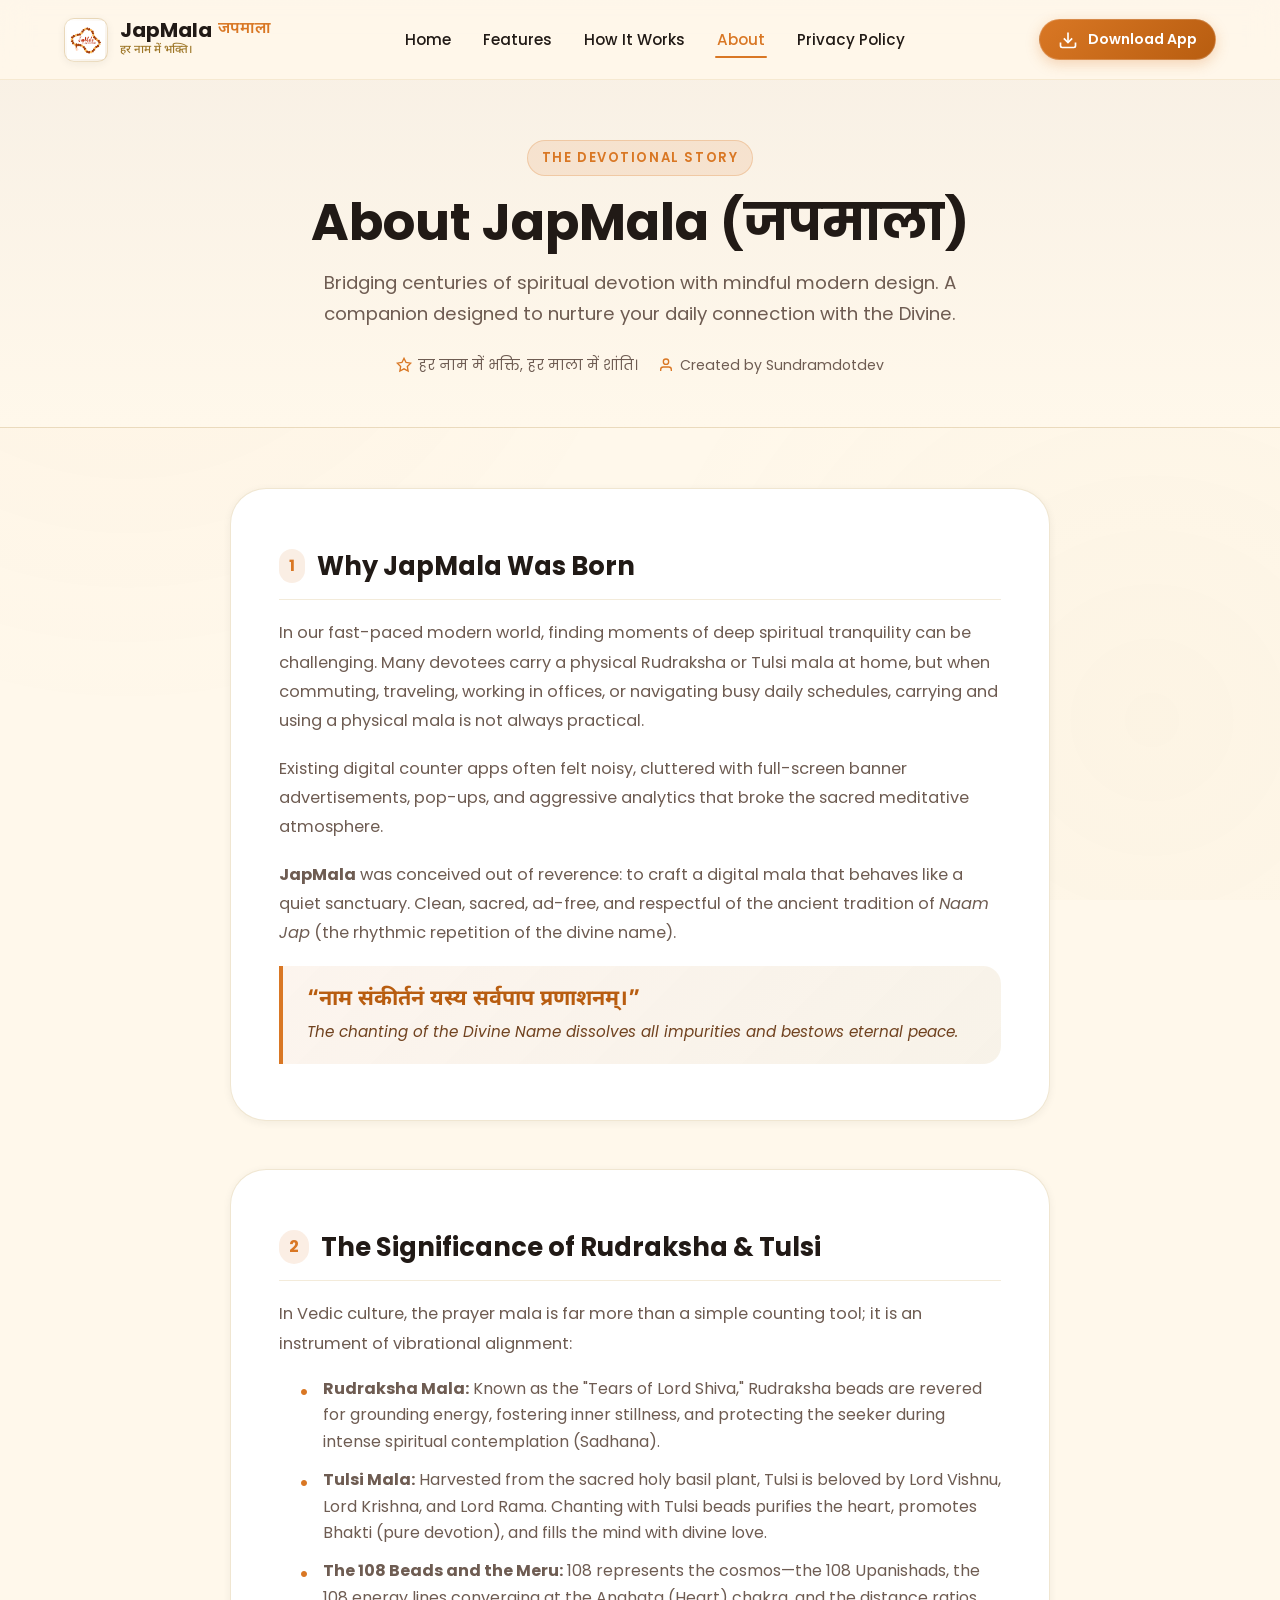
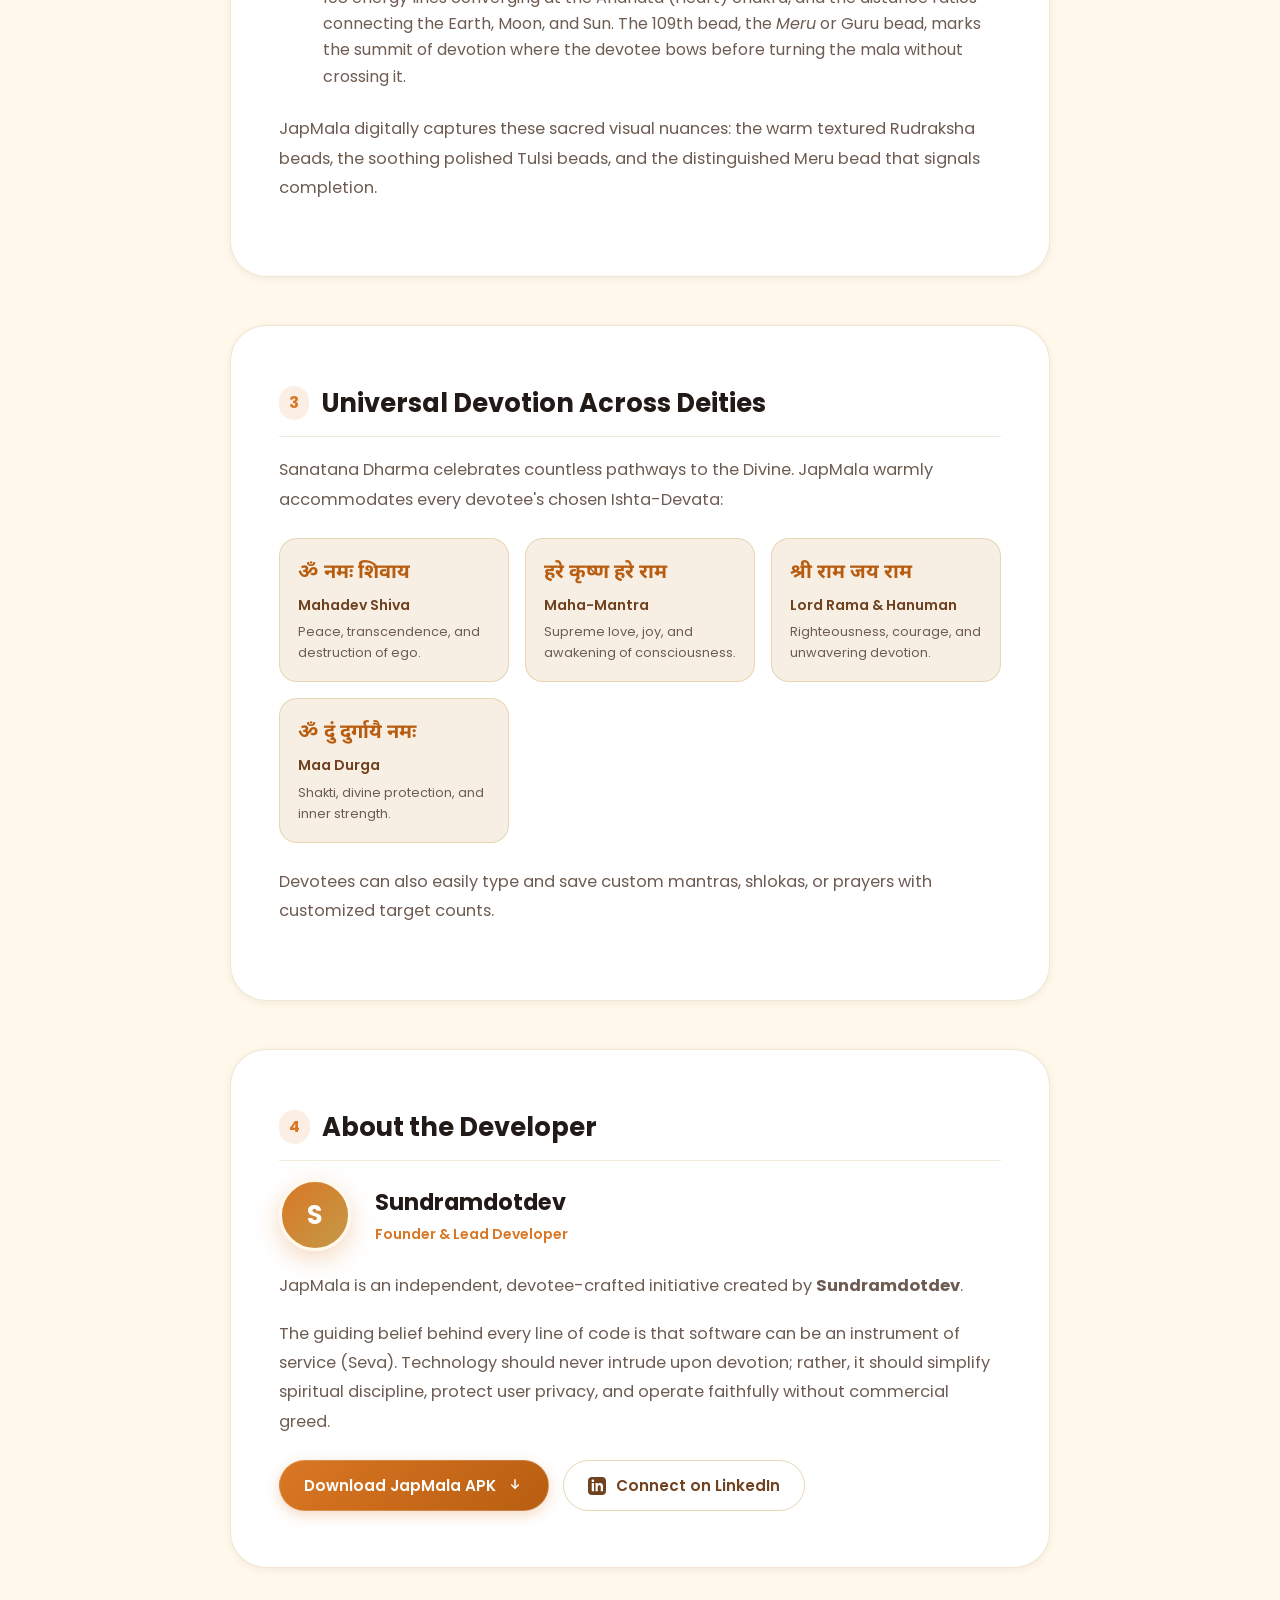
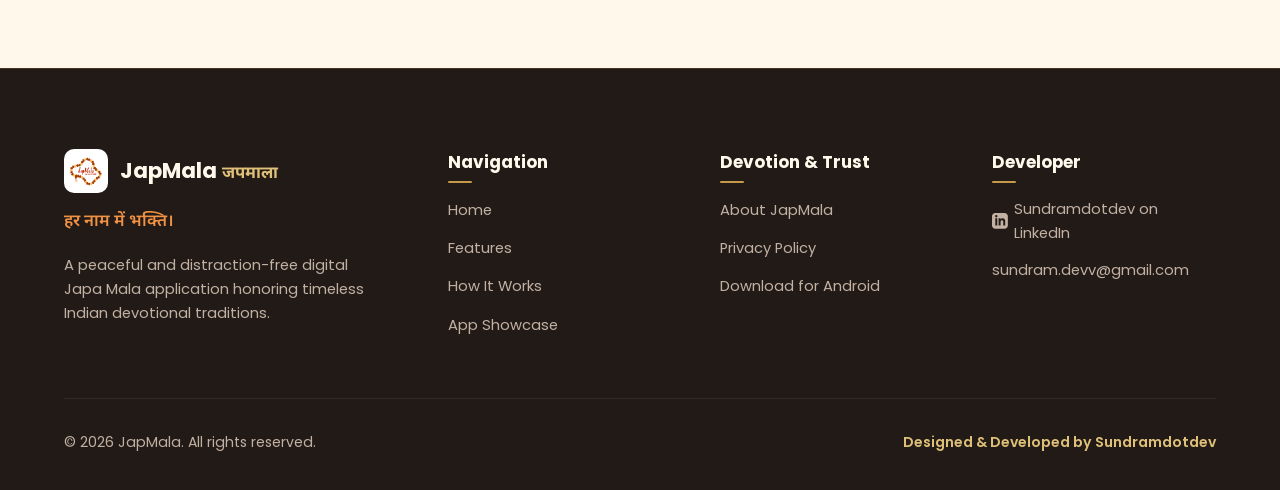
==== commit a4c441ea: "Update live site URL, LinkedIn profile and support contact details" ====
--- a/about.html
+++ b/about.html
@@ -10,13 +10,14 @@
   <meta name="keywords" content="About JapMala, Naam Jap, Japa Mala history, Rudraksha Mala, Tulsi Mala, Sundramdotdev, Hindu Devotional App">
   <meta name="author" content="Sundramdotdev">
   <meta name="theme-color" content="#D97724">
-  <link rel="canonical" href="https://sundramdotdev.github.io/JapMala/about.html">
+  <link rel="canonical" href="https://sundramdotdev.github.io/JapMala-PS/about.html">
 
   <!-- Open Graph -->
   <meta property="og:type" content="article">
+  <meta property="og:url" content="https://sundramdotdev.github.io/JapMala-PS/about.html">
   <meta property="og:title" content="About JapMala (जपमाला) - हर नाम में भक्ति।">
   <meta property="og:description" content="Bringing the sacred experience of Naam Jap into a peaceful, private digital companion.">
-  <meta property="og:image" content="assets/JapMalalogo.png">
+  <meta property="og:image" content="https://sundramdotdev.github.io/JapMala-PS/assets/JapMalalogo.png">
 
   <!-- Favicon -->
   <link rel="icon" type="image/png" href="assets/JapMalalogo.png">
@@ -258,7 +259,7 @@
                 <svg width="18" height="18" viewBox="0 0 24 24" fill="none" stroke="currentColor" stroke-width="2"><polyline points="7 10 12 15 17 10"></polyline><line x1="12" y1="15" x2="12" y2="3"></line></svg>
               </a>
 
-              <a href="javascript:void(0);" class="btn btn-secondary dev-linkedin-link">
+              <a href="https://www.linkedin.com/in/sundramdotdev" target="_blank" rel="noopener noreferrer" class="btn btn-secondary dev-linkedin-link">
                 <svg width="18" height="18" viewBox="0 0 24 24" fill="currentColor"><path d="M19 0h-14c-2.761 0-5 2.239-5 5v14c0 2.761 2.239 5 5 5h14c2.762 0 5-2.239 5-5v-14c0-2.761-2.238-5-5-5zm-11 19h-3v-11h3v11zm-1.5-12.268c-.966 0-1.75-.79-1.75-1.764s.784-1.764 1.75-1.764 1.75.79 1.75 1.764-.783 1.764-1.75 1.764zm13.5 12.268h-3v-5.604c0-3.368-4-3.113-4 0v5.604h-3v-11h3v1.765c1.396-2.586 7-2.777 7 2.476v6.759z"/></svg>
                 <span>Connect on LinkedIn</span>
               </a>
@@ -310,15 +311,15 @@
           <div class="footer-heading">Developer</div>
           <ul class="footer-links">
             <li>
-              <a href="javascript:void(0);" class="footer-link dev-linkedin-link">
+              <a href="https://www.linkedin.com/in/sundramdotdev" target="_blank" rel="noopener noreferrer" class="footer-link dev-linkedin-link">
                 <svg width="16" height="16" viewBox="0 0 24 24" fill="currentColor"><path d="M19 0h-14c-2.761 0-5 2.239-5 5v14c0 2.761 2.239 5 5 5h14c2.762 0 5-2.239 5-5v-14c0-2.761-2.238-5-5-5zm-11 19h-3v-11h3v11zm-1.5-12.268c-.966 0-1.75-.79-1.75-1.764s.784-1.764 1.75-1.764 1.75.79 1.75 1.764-.783 1.764-1.75 1.764zm13.5 12.268h-3v-5.604c0-3.368-4-3.113-4 0v5.604h-3v-11h3v1.765c1.396-2.586 7-2.777 7 2.476v6.759z"/></svg>
                 <span>Sundramdotdev on LinkedIn</span>
               </a>
             </li>
             <li>
-              <a href="javascript:void(0);" class="footer-link contact-email-link">
+              <a href="mailto:sundram.devv@gmail.com" class="footer-link contact-email-link">
                 <svg width="16" height="16" viewBox="0 0 24 24" fill="none" stroke="currentColor" stroke-width="2"><path d="M4 4h16c1.1 0 2 .9 2 2v12c0 1.1-.9 2-2 2H4c-1.1 0-2-.9-2-2V6c0-1.1.9-2 2-2z"></path><polyline points="22,6 12,13 2,6"></polyline></svg>
-                <span>Support & Contact</span>
+                <span>sundram.devv@gmail.com</span>
               </a>
             </li>
           </ul>
